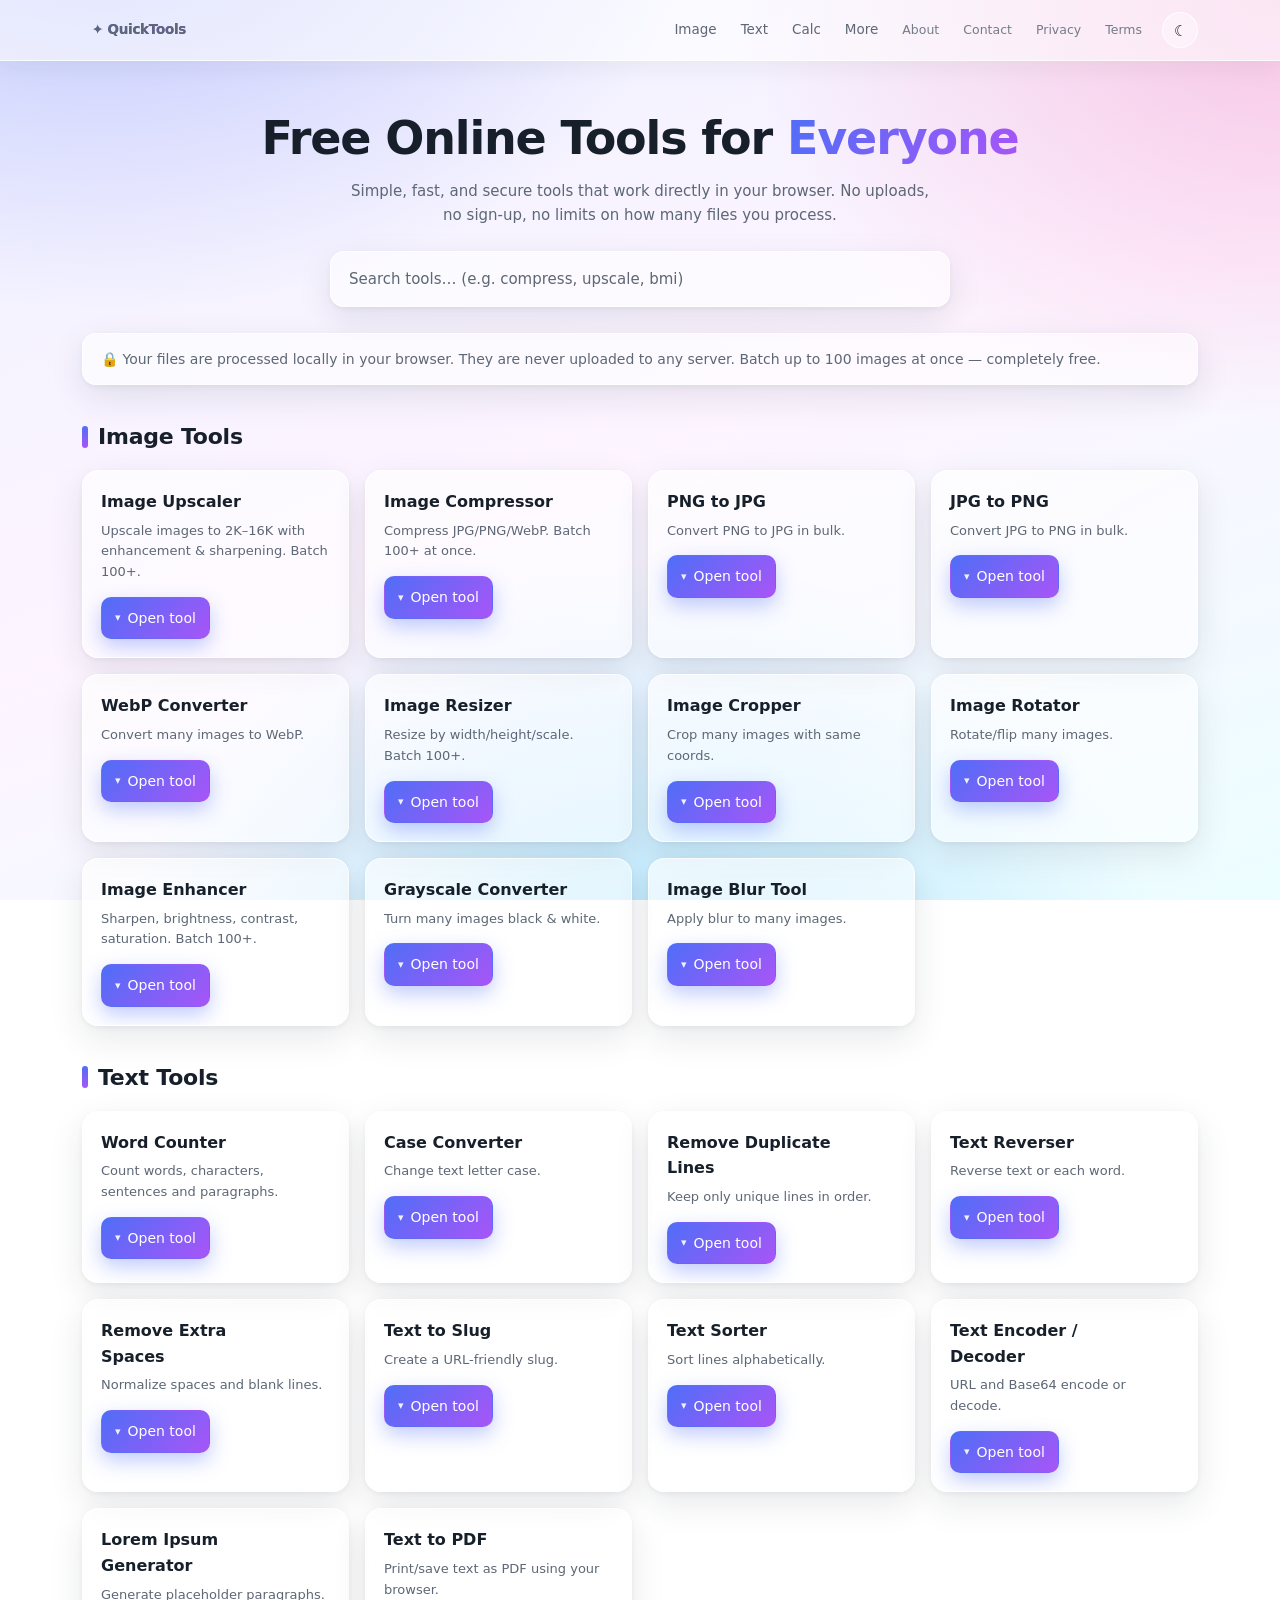
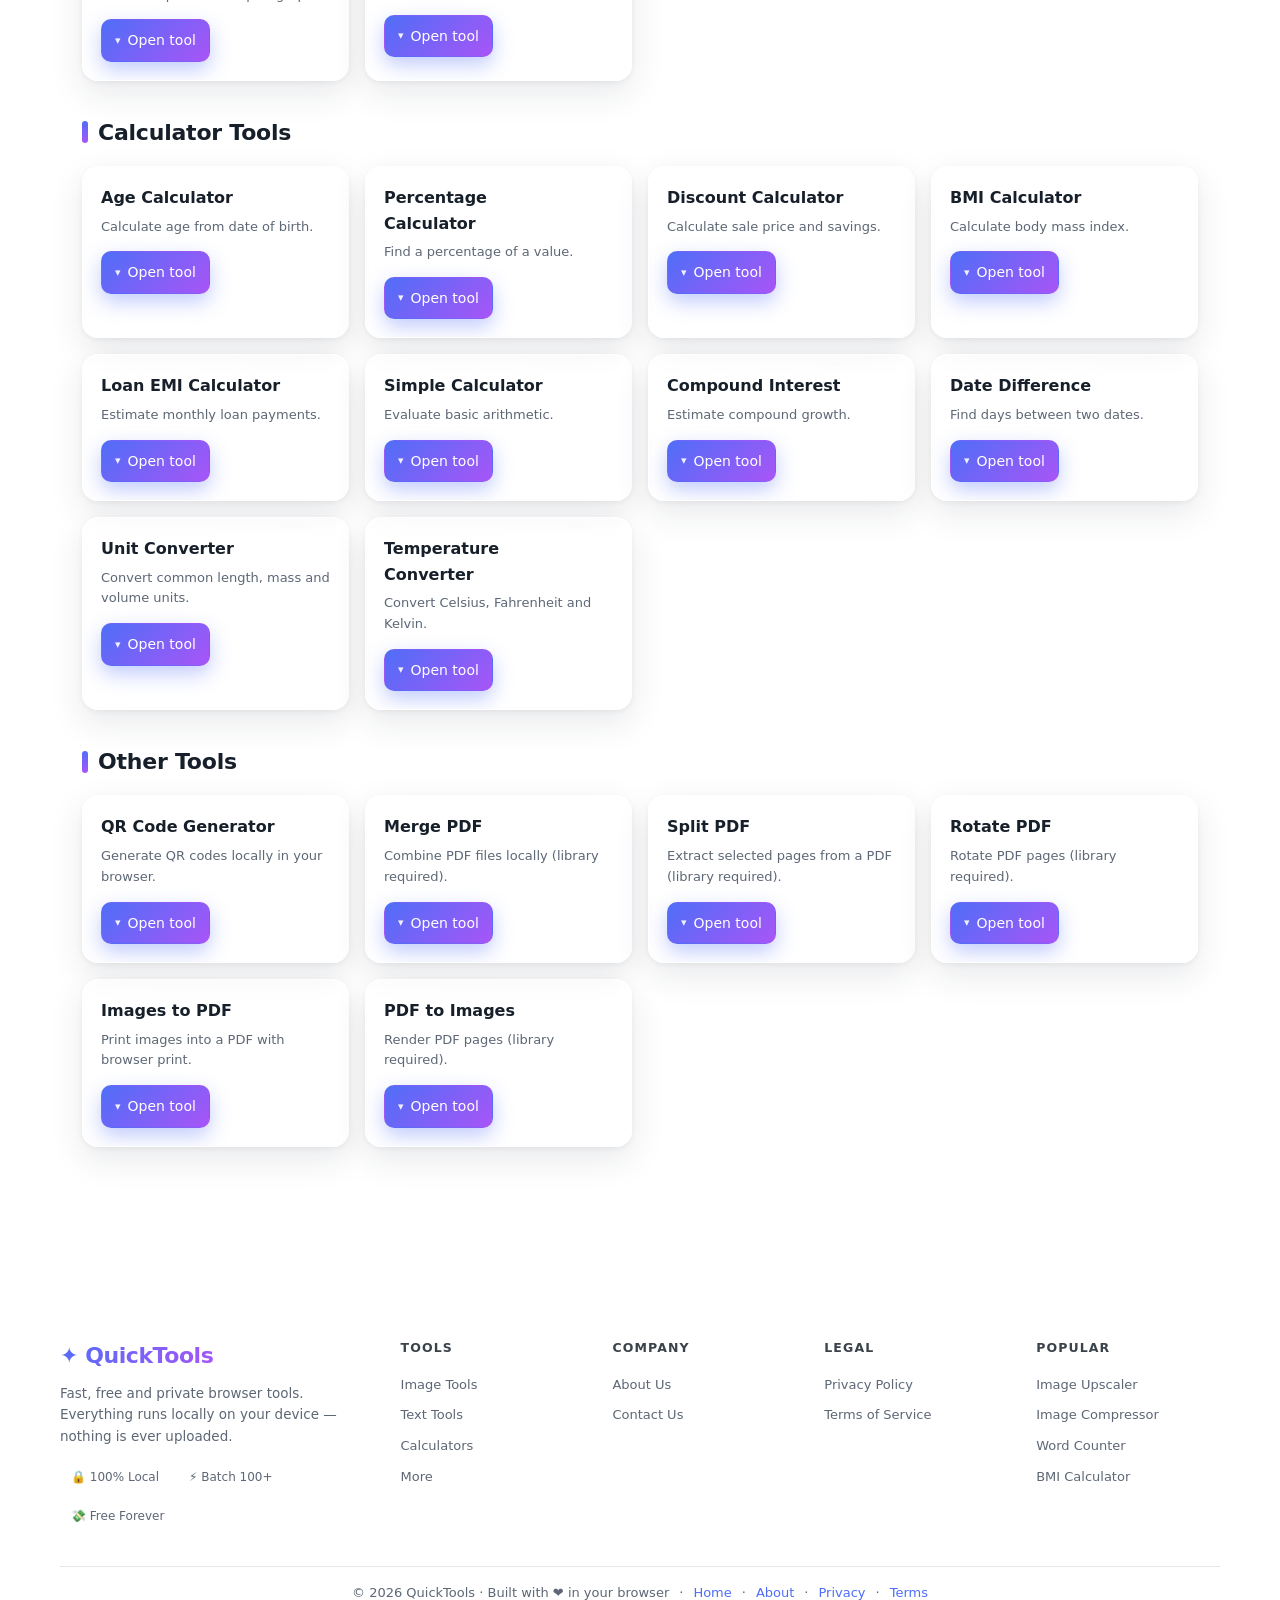
==== Quicktools.com.html @ ac28c888 "Add files via upload" ====
<!doctype html>
<html lang="en">
<head>
<meta charset="utf-8"><meta name="viewport" content="width=device-width,initial-scale=1">
<title>QuickTools — Free Online Tools, Privacy-First</title>
<meta name="description" content="Free browser-based tools for images, text and calculations. No uploads, no sign-up. Batch process 100+ images, upscale to 16K, convert, compress and more.">
<style>
:root{
  color-scheme:light;
  --text:#17202a;--muted:#5d6775;--accent:#4f6ef7;--accent-2:#a855f7;
  --glass:rgba(255,255,255,.55);--glass-strong:rgba(255,255,255,.75);--glass-2:rgba(255,255,255,.38);
  --stroke:rgba(255,255,255,.75);--line:rgba(17,24,39,.10);--input-bg:rgba(255,255,255,.55);
  --soft:rgba(79,110,247,.10);
  --shadow:0 12px 34px rgba(31,41,55,.10),0 2px 6px rgba(31,41,55,.06);
  --shadow-hover:0 18px 46px rgba(31,41,55,.16);
  --radius:16px;--ease:cubic-bezier(.4,0,.2,1);--ease-out:cubic-bezier(.16,1,.3,1);
  --success:#10b981;--danger:#ef4444;
}
body.dark{
  color-scheme:dark;--text:#e8eef7;--muted:#9fadbf;
  --glass:rgba(30,41,59,.55);--glass-strong:rgba(30,41,59,.78);--glass-2:rgba(255,255,255,.07);
  --stroke:rgba(255,255,255,.12);--line:rgba(255,255,255,.12);--input-bg:rgba(15,23,42,.45);
  --soft:rgba(99,102,241,.18);
  --shadow:0 14px 40px rgba(0,0,0,.45);--shadow-hover:0 18px 46px rgba(0,0,0,.62);
}
*{box-sizing:border-box}
html{scroll-behavior:smooth}
body{
  margin:0;min-height:100vh;color:var(--text);
  font:15px/1.6 system-ui,-apple-system,"Segoe UI",Roboto,sans-serif;
  background:
    radial-gradient(1000px 700px at 8% -12%, rgba(129,140,248,.45), transparent 60%),
    radial-gradient(900px 700px at 100% 0%, rgba(244,114,182,.35), transparent 60%),
    radial-gradient(900px 800px at 50% 115%, rgba(56,189,248,.35), transparent 60%),
    linear-gradient(160deg,#eef2ff,#fdf4ff 50%,#ecfeff);
  background-attachment:fixed;background-repeat:no-repeat;
  animation:appIn .55s var(--ease-out) both;transition:color .35s var(--ease);
}
body.dark{
  background:
    radial-gradient(1000px 700px at 8% -12%, rgba(79,70,229,.45), transparent 60%),
    radial-gradient(900px 700px at 100% 0%, rgba(190,24,93,.35), transparent 60%),
    radial-gradient(900px 800px at 50% 115%, rgba(14,116,144,.45), transparent 60%),
    linear-gradient(160deg,#0b1220,#111827 50%,#0b1220);
  background-attachment:fixed;background-repeat:no-repeat;
}
@keyframes appIn{from{opacity:0}to{opacity:1}}
::selection{background:rgba(79,110,247,.35)}
::-webkit-scrollbar{width:10px;height:10px}
::-webkit-scrollbar-track{background:transparent}
::-webkit-scrollbar-thumb{background:rgba(120,135,160,.35);border-radius:10px}
::-webkit-scrollbar-thumb:hover{background:rgba(120,135,160,.55)}

header{position:sticky;top:0;z-index:50;background:var(--glass);border-bottom:1px solid var(--stroke);
  backdrop-filter:blur(18px) saturate(170%);-webkit-backdrop-filter:blur(18px) saturate(170%);
  box-shadow:0 6px 24px rgba(31,41,55,.06);
  transition:background-color .35s var(--ease),border-color .35s var(--ease)}
.nav{max-width:1160px;margin:auto;padding:12px 22px;display:flex;align-items:center;gap:4px;flex-wrap:wrap}
.brand{font-weight:800;font-size:20px;letter-spacing:-.02em;margin-right:auto;
  background:linear-gradient(120deg,var(--accent),var(--accent-2));
  -webkit-background-clip:text;background-clip:text;color:transparent;text-decoration:none}
.nav a{color:var(--muted);text-decoration:none;font-size:13.5px;padding:7px 10px;border-radius:9px;
  transition:color .2s var(--ease),background-color .2s var(--ease),transform .2s var(--ease)}
.nav a:hover{color:var(--text);background:var(--glass-2);transform:translateY(-1px)}
.nav a.active{color:var(--accent);background:var(--soft)}
.nav a.nav-legal{font-size:12.5px;opacity:.85}
#theme{width:36px;height:36px;border-radius:50%;border:1px solid var(--stroke);background:var(--glass-2);
  color:var(--text);cursor:pointer;font-size:15px;line-height:1;display:grid;place-items:center;margin-left:6px;
  transition:transform .35s var(--ease-out),background-color .25s var(--ease),border-color .25s var(--ease)}
#theme:hover{transform:rotate(-15deg) scale(1.08)}

.hero{max-width:1160px;margin:52px auto 26px;padding:0 22px;text-align:center}
.hero h1{font-size:clamp(28px,5vw,46px);line-height:1.12;margin:0 0 14px;letter-spacing:-.025em}
.hero h1 span{background:linear-gradient(120deg,var(--accent),var(--accent-2));
  -webkit-background-clip:text;background-clip:text;color:transparent}
.hero p{color:var(--muted);margin:0 auto 24px;max-width:600px}
.search{width:min(620px,100%);padding:15px 18px;border:1px solid var(--stroke);border-radius:14px;
  background:var(--glass);color:var(--text);font:inherit;outline:none;
  backdrop-filter:blur(14px) saturate(160%);-webkit-backdrop-filter:blur(14px) saturate(160%);
  box-shadow:var(--shadow);
  transition:border-color .25s var(--ease),box-shadow .25s var(--ease),transform .25s var(--ease)}
.search::placeholder{color:var(--muted)}
.search:focus{border-color:var(--accent);box-shadow:0 0 0 4px rgba(79,110,247,.16),var(--shadow);transform:translateY(-1px)}

.wrap{max-width:1160px;margin:auto;padding:0 22px 60px}
.notice{background:var(--glass);border:1px solid var(--stroke);padding:14px 18px;border-radius:14px;
  color:var(--muted);margin:22px 0 8px;font-size:14px;
  backdrop-filter:blur(14px) saturate(160%);-webkit-backdrop-filter:blur(14px) saturate(160%);
  box-shadow:var(--shadow);transition:background-color .35s var(--ease),border-color .35s var(--ease)}
.section{margin:34px 0;scroll-margin-top:92px}
.section h2{font-size:22px;margin:0 0 16px;display:flex;align-items:center;gap:10px;letter-spacing:-.01em}
.section h2::before{content:"";width:6px;height:22px;border-radius:4px;
  background:linear-gradient(180deg,var(--accent),var(--accent-2))}
.grid{display:grid;grid-template-columns:repeat(auto-fit,minmax(235px,1fr));gap:16px}

.card{position:relative;background:var(--glass);border:1px solid var(--stroke);border-radius:var(--radius);
  padding:18px;backdrop-filter:blur(16px) saturate(170%);-webkit-backdrop-filter:blur(16px) saturate(170%);
  box-shadow:var(--shadow);transition:transform .3s var(--ease-out),box-shadow .3s var(--ease),
  background-color .35s var(--ease),border-color .35s var(--ease);
  scroll-margin-top:96px;overflow:hidden;animation:cardIn .45s var(--ease-out) both}
@keyframes cardIn{from{opacity:0;transform:translateY(8px)}to{opacity:1;transform:translateY(0)}}
.card::after{content:"";position:absolute;inset:0;pointer-events:none;border-radius:inherit;
  background:linear-gradient(150deg,rgba(255,255,255,.45),rgba(255,255,255,0) 45%);
  opacity:.6;transition:opacity .3s var(--ease)}
body.dark .card::after{background:linear-gradient(150deg,rgba(255,255,255,.10),rgba(255,255,255,0) 45%)}
.card:hover{transform:translateY(-3px);box-shadow:var(--shadow-hover)}
.card:hover::after{opacity:.9}
.card.open{background:var(--glass-strong)}
.card h3{margin:0 0 6px;font-size:16px;padding-right:36px;position:relative;z-index:1}
.card p{color:var(--muted);font-size:13px;margin:0 0 14px;position:relative;z-index:1}
.card-x{position:absolute;top:12px;right:12px;z-index:2;width:30px;height:30px;border-radius:50%;
  border:1px solid var(--stroke);background:var(--glass-2);color:var(--muted);cursor:pointer;font-size:12px;line-height:1;
  display:none;align-items:center;justify-content:center;
  transition:transform .3s var(--ease-out),background-color .2s var(--ease),color .2s var(--ease),border-color .2s var(--ease)}
.card.open .card-x{display:flex;animation:popIn .35s var(--ease-out) both}
@keyframes popIn{from{opacity:0;transform:scale(.5)}to{opacity:1;transform:scale(1)}}
.card-x:hover{color:#fff;border-color:transparent;transform:rotate(90deg) scale(1.1);
  background:linear-gradient(135deg,#f43f5e,#e11d48)}

.btn{display:inline-flex;align-items:center;gap:7px;border:1px solid var(--stroke);background:var(--glass-2);
  color:var(--text);border-radius:10px;padding:9px 13px;cursor:pointer;font:inherit;font-size:14px;
  transition:transform .25s var(--ease-out),box-shadow .25s var(--ease),background-color .25s var(--ease),color .2s var(--ease);
  position:relative;z-index:1;text-decoration:none}
.btn:hover{transform:translateY(-1px);background:var(--glass)}
.btn:active{transform:translateY(0) scale(.98)}
.btn:disabled{opacity:.55;cursor:not-allowed;transform:none;filter:grayscale(.4)}
.btn.primary{background:linear-gradient(135deg,var(--accent),var(--accent-2));color:#fff;border-color:transparent;
  box-shadow:0 8px 20px rgba(79,110,247,.35)}
.btn.primary:hover:not(:disabled){box-shadow:0 12px 28px rgba(79,110,247,.5)}
.btn .ico{font-size:11px;opacity:.9;display:inline-block;transition:transform .3s var(--ease-out)}

.tool{display:none;margin-top:16px;border-top:1px solid var(--line);padding-top:16px;position:relative;z-index:1;
  transition:border-color .35s var(--ease)}
.card.open .tool{display:block;animation:openTool .4s var(--ease-out) both}
@keyframes openTool{from{opacity:0;transform:translateY(-10px)}to{opacity:1;transform:none}}

.tool-info{margin-bottom:14px;padding:12px 14px;background:var(--glass-2);border-radius:10px;
  border-left:3px solid var(--accent)}
.tool-info .ti-desc{font-size:13.5px;color:var(--text);margin:0 0 6px}
.tool-info .ti-detail{display:none;margin-top:10px;padding-top:10px;border-top:1px solid var(--line)}
.tool-info.expanded .ti-detail{display:block;animation:openTool .35s var(--ease-out) both}
.tool-info .ti-toggle{background:none;border:0;color:var(--accent);cursor:pointer;font-size:12.5px;
  padding:0;font-family:inherit;text-decoration:underline}
.tool-info .ti-detail h4{font-size:11.5px;text-transform:uppercase;letter-spacing:.08em;color:var(--muted);
  margin:10px 0 4px}
.tool-info .ti-detail ol,.tool-info .ti-detail ul{margin:4px 0;padding-left:20px;font-size:13px;color:var(--text)}
.tool-info .ti-detail li{margin:3px 0}
.tool-info .ti-detail p{font-size:13px;margin:4px 0;color:var(--text)}

.field{display:block;margin:10px 0;color:var(--muted);font-size:13px;font-weight:500}
.field input,.field select,.field textarea{display:block;width:100%;margin-top:6px;padding:10px 12px;
  border:1px solid var(--line);border-radius:10px;background:var(--input-bg);color:var(--text);font:inherit;outline:none;
  transition:border-color .2s var(--ease),box-shadow .2s var(--ease),background-color .35s var(--ease)}
.field input:focus,.field select:focus,.field textarea:focus{border-color:var(--accent);box-shadow:0 0 0 3px rgba(79,110,247,.18)}
.field input[type=checkbox]{width:auto;height:18px;margin-top:8px;accent-color:var(--accent)}
.field input[type=range]{padding:0;border:0;background:transparent;accent-color:var(--accent)}
.field textarea{min-height:100px;resize:vertical}
.field.row{display:flex;align-items:center;gap:10px;color:var(--text);font-size:13.5px}
.field.row input[type=checkbox]{margin-top:0}

.actions{display:flex;flex-wrap:wrap;gap:8px;margin-top:12px}
.result{white-space:pre-wrap;overflow-wrap:anywhere;margin-top:12px;padding:11px 13px;
  background:var(--soft);border-radius:10px;font-size:13px;color:var(--text);
  transition:background-color .35s var(--ease)}
.filedrop{border:1px dashed rgba(120,135,160,.55);padding:16px;text-align:center;border-radius:12px;
  margin:10px 0;color:var(--muted);transition:background-color .25s var(--ease),border-color .25s var(--ease)}
.filedrop:hover{background:var(--glass-2)}
.filedrop.dragover{background:var(--soft);border-color:var(--accent)}
.filedrop input[type=file]{margin-top:10px;font-size:13px;color:var(--muted)}
img.preview{display:block;max-width:100%;max-height:200px;margin:14px auto;border-radius:10px;
  box-shadow:var(--shadow);animation:cardIn .4s var(--ease-out) both}
.hidden{display:none!important}
.batch-info{margin-top:10px;padding:8px 12px;font-size:12.5px;color:var(--muted);
  background:var(--glass-2);border-radius:8px}
.progress-wrap{height:6px;background:var(--input-bg);border-radius:3px;margin-top:10px;overflow:hidden}
.progress-bar{height:100%;background:linear-gradient(90deg,var(--accent),var(--accent-2));
  width:0;transition:width .25s var(--ease)}
.results-list{margin-top:14px;max-height:320px;overflow-y:auto;border:1px solid var(--line);
  border-radius:10px;background:var(--input-bg);padding:4px}
.result-row{display:flex;align-items:center;gap:10px;padding:8px 10px;border-radius:8px;font-size:12.5px;
  transition:background .2s}
.result-row:hover{background:var(--glass-2)}
.result-row + .result-row{border-top:1px solid var(--line)}
.result-name{flex:1;overflow:hidden;text-overflow:ellipsis;white-space:nowrap;color:var(--text)}
.result-meta{color:var(--muted);font-size:11.5px;white-space:nowrap}
.result-dl{padding:4px 10px;background:var(--accent);color:#fff;border-radius:6px;text-decoration:none;
  font-size:11.5px;transition:background .2s}
.result-dl:hover{background:#3a5ce0}
.result-row.error .result-meta{color:var(--danger)}

.page{display:none}
.page.active{display:block;animation:pageIn .45s var(--ease-out) both}
@keyframes pageIn{from{opacity:0;transform:translateY(6px)}to{opacity:1;transform:none}}
.content-page{max-width:820px;margin:auto;padding:50px 22px 70px}
.content-page h1{font-size:clamp(28px,4.5vw,40px);line-height:1.15;margin:0 0 10px;letter-spacing:-.025em}
.content-page .meta{color:var(--muted);font-size:13px;margin:0 0 30px}
.content-page h2{font-size:21px;margin:34px 0 12px;padding-bottom:8px;border-bottom:1px solid var(--line);
  display:flex;align-items:center;gap:10px;letter-spacing:-.01em}
.content-page h2::before{content:"";width:5px;height:20px;border-radius:3px;
  background:linear-gradient(180deg,var(--accent),var(--accent-2))}
.content-page h3{font-size:16.5px;margin:22px 0 6px}
.content-page p{color:var(--text);line-height:1.75;margin:10px 0}
.content-page ul,.content-page ol{padding-left:22px;margin:10px 0;color:var(--text)}
.content-page li{margin:6px 0;line-height:1.7}
.content-page a{color:var(--accent);text-decoration:none}
.content-page a:hover{text-decoration:underline}
.content-page .lead{font-size:16.5px;color:var(--muted);margin:0 0 26px;line-height:1.7}
.callout{background:var(--glass);border:1px solid var(--stroke);border-left:3px solid var(--accent);
  border-radius:12px;padding:14px 18px;margin:20px 0;font-size:14px;
  backdrop-filter:blur(10px);-webkit-backdrop-filter:blur(10px)}
.callout strong{color:var(--text)}
.callout.warn{border-left-color:#f59e0b;background:rgba(245,158,11,.08)}
.feature-grid{display:grid;grid-template-columns:repeat(auto-fit,minmax(220px,1fr));gap:14px;margin:24px 0}
.feature-card{background:var(--glass);border:1px solid var(--stroke);border-radius:12px;padding:16px;
  backdrop-filter:blur(10px);-webkit-backdrop-filter:blur(10px)}
.feature-card h3{margin:0 0 6px;font-size:15px}
.feature-card p{font-size:13px;color:var(--muted);margin:0}

/* CONTACT FORM */
.contact-form{display:grid;gap:12px;margin:22px 0}
.contact-form label{display:block;font-size:13.5px;color:var(--muted);font-weight:500}
.contact-form input,.contact-form select,.contact-form textarea{width:100%;margin-top:6px;padding:11px 13px;
  border:1px solid var(--line);border-radius:10px;background:var(--input-bg);color:var(--text);
  font:inherit;outline:none;transition:.2s}
.contact-form input:focus,.contact-form select:focus,.contact-form textarea:focus{border-color:var(--accent);
  box-shadow:0 0 0 3px rgba(79,110,247,.18)}
.contact-form textarea{min-height:130px;resize:vertical}
.contact-form .row2{display:grid;grid-template-columns:1fr 1fr;gap:12px}
@media(max-width:560px){.contact-form .row2{grid-template-columns:1fr}}

.phone-row{display:flex;gap:8px;margin-top:6px}
.phone-row select{max-width:170px;flex-shrink:0;margin-top:0!important}
.phone-row input{flex:1;margin-top:0!important}

.upload-grid{display:grid;grid-template-columns:1fr 1fr;gap:12px;margin:14px 0}
@media(max-width:560px){.upload-grid{grid-template-columns:1fr}}
.upload-box{border:1px dashed rgba(120,135,160,.55);border-radius:12px;padding:16px;text-align:center;
  transition:.2s;background:var(--input-bg)}
.upload-box:hover{border-color:var(--accent)}
.upload-box.has-file{border-color:var(--success);border-style:solid;background:rgba(16,185,129,.07)}
.upload-box.has-error{border-color:var(--danger);border-style:solid;background:rgba(239,68,68,.07)}
.upload-box .ub-title{font-size:13px;color:var(--muted);margin-bottom:10px;font-weight:600}
.upload-box.has-file .ub-title{color:var(--success)}
.upload-box input[type=file]{display:none}
.upload-btn{display:inline-block;padding:8px 16px;background:var(--glass-2);border:1px solid var(--stroke);
  border-radius:8px;cursor:pointer;font-size:13px;transition:.2s;color:var(--text)}
.upload-btn:hover{background:var(--glass)}
.upload-preview{display:block;max-width:100%;max-height:110px;margin:10px auto 0;border-radius:8px;
  box-shadow:0 4px 10px rgba(0,0,0,.12);object-fit:cover}

.verify-status{margin-top:8px;font-size:12px;min-height:16px;transition:.3s;text-align:center;line-height:1.4}
.verify-status.checking{color:var(--muted)}
.verify-status.ok{color:var(--success);font-weight:600}
.verify-status.err{color:var(--danger);font-weight:600}

.validation-list{display:grid;grid-template-columns:1fr 1fr;gap:6px 16px;margin:16px 0;padding:14px 18px;
  background:var(--glass-2);border-radius:12px;font-size:12.5px}
@media(max-width:560px){.validation-list{grid-template-columns:1fr}}
.val-item{display:flex;align-items:center;gap:7px;color:var(--muted);transition:color .3s var(--ease)}
.val-item.ok{color:var(--success);font-weight:600}
.val-icon{font-size:13px;width:14px;display:inline-flex;justify-content:center;font-weight:700}
.send-status{margin-top:12px;font-size:13px;color:var(--muted);padding:10px 14px;border-radius:10px;
  background:var(--glass-2);transition:.3s}
.send-status.ok{color:var(--success);background:rgba(16,185,129,.1)}
.send-status.err{color:var(--danger);background:rgba(239,68,68,.1)}

.direct-contact{margin-top:30px;padding:20px 22px;border-radius:14px;
  background:var(--glass);border:1px solid var(--stroke);transition:.4s var(--ease);position:relative}
.direct-contact h2{margin-top:0!important;margin-bottom:12px!important;border-bottom:0!important;padding-bottom:0!important}
.direct-contact h2::before{display:none!important}
.direct-contact .unlocked-msg{display:none}
.direct-contact .locked-msg{font-size:14px;color:var(--muted);line-height:1.6}
.direct-contact.unlocked{background:rgba(16,185,129,.08);border-color:rgba(16,185,129,.45);
  box-shadow:0 8px 24px rgba(16,185,129,.15)}
.direct-contact.unlocked .unlocked-msg{display:block;animation:pageIn .5s var(--ease-out) both}
.direct-contact.unlocked .locked-msg{display:none}
.hint-text{font-size:12.5px;color:var(--muted);margin-left:10px;display:inline-block}

/* FOOTER */
.site-footer{margin-top:50px;border-top:1px solid var(--stroke);background:var(--glass);
  backdrop-filter:blur(20px) saturate(170%);-webkit-backdrop-filter:blur(20px) saturate(170%);
  padding:46px 22px 0;transition:background-color .35s var(--ease),border-color .35s var(--ease)}
.footer-inner{max-width:1160px;margin:auto;display:grid;grid-template-columns:1.7fr 1fr 1fr 1fr 1fr;gap:28px;padding-bottom:34px}
.footer-brand .brand{font-size:22px;margin:0 0 10px;display:inline-block}
.footer-brand p{color:var(--muted);font-size:13.5px;margin:0 0 14px;max-width:330px}
.badges{display:flex;flex-wrap:wrap;gap:8px}
.badges span{font-size:12px;color:var(--muted);border:1px solid var(--stroke);background:var(--glass-2);
  padding:5px 10px;border-radius:999px;transition:background-color .25s var(--ease),color .2s var(--ease)}
.badges span:hover{color:var(--text)}
.footer-col h4{margin:0 0 12px;font-size:12.5px;text-transform:uppercase;letter-spacing:.09em;color:var(--text);opacity:.85}
.footer-col a{display:block;color:var(--muted);text-decoration:none;font-size:13px;padding:5px 0;
  transition:color .2s var(--ease),transform .2s var(--ease)}
.footer-col a:hover{color:var(--accent);transform:translateX(3px)}
.footer-bottom{max-width:1160px;margin:auto;border-top:1px solid var(--line);padding:16px 0 22px;text-align:center;
  color:var(--muted);font-size:13px;display:flex;flex-wrap:wrap;gap:10px;justify-content:center;align-items:center;
  transition:border-color .35s var(--ease)}
.footer-bottom a{color:var(--accent);text-decoration:none;transition:opacity .2s var(--ease)}
.footer-bottom a:hover{text-decoration:underline;opacity:.8}

@media(max-width:900px){.footer-inner{grid-template-columns:1fr 1fr 1fr}}
@media(max-width:650px){
  .nav{gap:2px;padding:10px 14px}
  .nav a.nav-legal{display:none}
  .hero{margin-top:34px}
  .footer-inner{grid-template-columns:1fr 1fr}
  .content-page{padding:32px 18px 60px}
}
</style></head>
<body id="top">

<header>
  <nav class="nav">
    <a href="#/" class="brand">✦ QuickTools</a>
    <a href="#/image" data-route="image">Image</a>
    <a href="#/text" data-route="text">Text</a>
    <a href="#/calc" data-route="calc">Calc</a>
    <a href="#/more" data-route="more">More</a>
    <a href="#/about" data-route="about" class="nav-legal">About</a>
    <a href="#/contact" data-route="contact" class="nav-legal">Contact</a>
    <a href="#/privacy" data-route="privacy" class="nav-legal">Privacy</a>
    <a href="#/terms" data-route="terms" class="nav-legal">Terms</a>
    <button id="theme" aria-label="Toggle theme">☾</button>
  </nav>
</header>

<!-- ==================== HOME ==================== -->
<div id="view-home" class="page active">
  <section class="hero">
    <h1>Free Online Tools for <span>Everyone</span></h1>
    <p>Simple, fast, and secure tools that work directly in your browser. No uploads, no sign-up, no limits on how many files you process.</p>
    <input class="search" id="search" placeholder="Search tools… (e.g. compress, upscale, bmi)">
  </section>
  <main class="wrap">
    <div class="notice">🔒 Your files are processed locally in your browser. They are never uploaded to any server. Batch up to 100 images at once — completely free.</div>
    <div id="sections"></div>
  </main>
</div>

<!-- ==================== ABOUT ==================== -->
<div id="view-about" class="page">
  <main class="content-page">
    <h1>About QuickTools</h1>
    <p class="meta">Last updated: November 2025</p>
    <p class="lead">QuickTools is a free, privacy-first collection of browser-based utilities for images, text, and calculations. Every tool runs entirely on your device — your files never leave your computer.</p>

    <h2>Our Mission</h2>
    <p>We built QuickTools because most online tools ask you to upload your personal files to a stranger's server — and often want your email address, credit card, or a monthly subscription in exchange. We think basic tools should be simple, fast, and private.</p>
    <p>Every tool on QuickTools runs entirely in JavaScript inside your browser. That means your images, text, and documents are processed on your own device and never transmitted over the internet. It's not just a promise — it's how the code works.</p>

    <h2>What We Offer</h2>
    <div class="feature-grid">
      <div class="feature-card"><h3>🖼️ Image Tools</h3><p>Upscale to 16K, compress, resize, crop, rotate, enhance, blur, and convert between PNG, JPG, and WebP — with batch processing for 100+ files.</p></div>
      <div class="feature-card"><h3>📝 Text Tools</h3><p>Count words, change case, remove duplicates, generate slugs, encode text, create Lorem Ipsum, and export to PDF.</p></div>
      <div class="feature-card"><h3>🧮 Calculators</h3><p>Age, BMI, loan EMI, percentage, discount, compound interest, date difference, unit and temperature conversion.</p></div>
      <div class="feature-card"><h3>🛠️ More Tools</h3><p>QR code generation and PDF utilities (coming with bundled libraries) alongside our other helpful utilities.</p></div>
    </div>

    <h2>Why Choose QuickTools?</h2>
    <ul>
      <li><strong>100% private:</strong> Files stay on your device. Nothing is uploaded, logged, or stored on a server.</li>
      <li><strong>Completely free:</strong> No accounts, no sign-up, no subscription, no daily limits.</li>
      <li><strong>Batch processing:</strong> Process 50–100 images in a single click and download everything as a ZIP file.</li>
      <li><strong>Works offline:</strong> Once the page has loaded, the tools continue to work without an internet connection.</li>
      <li><strong>No installation:</strong> Everything runs in any modern browser on desktop or mobile.</li>
      <li><strong>Transparent code:</strong> The entire site is client-side JavaScript that anyone can inspect.</li>
    </ul>

    <div class="callout"><strong>How it works:</strong> QuickTools uses modern browser APIs like the Canvas API and the File API to read, edit, and export your files locally. When you click "Process", the browser performs all the work in memory on your own device.</div>

    <h2>Our Commitment</h2>
    <p>We believe free tools shouldn't come at the cost of your privacy. QuickTools is funded through unobtrusive advertising that respects your browsing, and we never sell, share, or trade your information. For details, see our <a href="#/privacy">Privacy Policy</a>.</p>

    <h2>Get in Touch</h2>
    <p>Have a question, suggestion, or bug report? We'd love to hear from you. Visit our <a href="#/contact">Contact page</a> to reach out.</p>
  </main>
</div>

<!-- ==================== CONTACT ==================== -->
<div id="view-contact" class="page">
  <main class="content-page">
    <h1>Contact Us</h1>
    <p class="meta">We usually reply within 2 business days.</p>

    <p class="lead">Questions, feedback, bug reports, or partnership ideas — we're here. Fill in the form below to send us a message directly via WhatsApp. All required fields must be filled, and we verify your profile picture and ID card before enabling the Send button.</p>

    <h2>Send Us a Message</h2>

    <div class="callout warn">
      <strong>🔒 Verification required:</strong> To prevent spam, we ask for a valid email, phone number, a clear profile photo showing your face, and a clear photo of your national ID (CNIC for Pakistan, or equivalent for any country). These are sent <strong>only</strong> to our WhatsApp — never uploaded to any server.
    </div>

    <form class="contact-form" id="contactForm" novalidate>
      <div class="row2">
        <label>Your name
          <input type="text" name="name" placeholder="Jane Doe" autocomplete="name">
        </label>
        <label>Your email
          <input type="email" name="email" placeholder="jane@example.com" autocomplete="email">
        </label>
      </div>

      <label>Phone number
        <div class="phone-row">
          <select name="phoneCountry" id="phoneCountry" aria-label="Country code">
            <option value="+92">🇵🇰 PK (+92)</option>
            <option value="+1">🇺🇸 US (+1)</option>
            <option value="+44">🇬🇧 UK (+44)</option>
            <option value="+91">🇮🇳 IN (+91)</option>
            <option value="+971">🇦🇪 AE (+971)</option>
            <option value="+966">🇸🇦 SA (+966)</option>
            <option value="+86">🇨🇳 CN (+86)</option>
            <option value="+81">🇯🇵 JP (+81)</option>
            <option value="+49">🇩🇪 DE (+49)</option>
            <option value="+33">🇫🇷 FR (+33)</option>
            <option value="+61">🇦🇺 AU (+61)</option>
            <option value="+880">🇧🇩 BD (+880)</option>
            <option value="+977">🇳🇵 NP (+977)</option>
            <option value="+94">🇱🇰 LK (+94)</option>
            <option value="+20">🇪🇬 EG (+20)</option>
            <option value="+27">🇿🇦 ZA (+27)</option>
            <option value="+55">🇧🇷 BR (+55)</option>
            <option value="+52">🇲🇽 MX (+52)</option>
            <option value="+90">🇹🇷 TR (+90)</option>
            <option value="+7">🇷🇺 RU (+7)</option>
            <option value="+62">🇮🇩 ID (+62)</option>
            <option value="+60">🇲🇾 MY (+60)</option>
            <option value="+63">🇵🇭 PH (+63)</option>
            <option value="+84">🇻🇳 VN (+84)</option>
            <option value="+234">🇳🇬 NG (+234)</option>
            <option value="+254">🇰🇪 KE (+254)</option>
            <option value="+31">🇳🇱 NL (+31)</option>
            <option value="+39">🇮🇹 IT (+39)</option>
            <option value="+34">🇪🇸 ES (+34)</option>
            <option value="+46">🇸🇪 SE (+46)</option>
          </select>
          <input type="tel" name="phone" placeholder="300 1234567" autocomplete="tel">
        </div>
      </label>

      <label>ID type (uploaded below)
        <select name="idType" id="idTypeSelect">
          <option value="">— Select ID type —</option>
          <option value="pk-cnic">🇵🇰 Pakistan CNIC (Front)</option>
          <option value="in-aadhaar">🇮🇳 India Aadhaar</option>
          <option value="us-id">🇺🇸 USA Driver's License / State ID</option>
          <option value="uk-id">🇬🇧 UK Driving License / ID Card</option>
          <option value="eu-id">🇪🇺 EU National ID Card</option>
          <option value="ca-id">🇨🇦 Canada Driver's License / ID</option>
          <option value="au-id">🇦🇺 Australia Driver's License / ID</option>
          <option value="other">🌍 Other Country ID Card</option>
        </select>
      </label>

      <label>Reason for contact
        <select name="reason" id="reasonSelect">
          <option value="">— Select a valid reason —</option>
          <option value="verification">Account / Identity Verification</option>
          <option value="bug">Bug Report</option>
          <option value="feature">Feature Request</option>
          <option value="business">Business Inquiry</option>
          <option value="privacy">Privacy Concern</option>
          <option value="advertising">Advertising Inquiry</option>
          <option value="other">Other</option>
        </select>
      </label>

      <label>Message
        <textarea name="message" placeholder="Tell us more… (minimum 10 characters)"></textarea>
      </label>

      <div class="upload-grid">
        <div class="upload-box" id="profileBox">
          <div class="ub-title">📸 Profile Picture (clear face photo)</div>
          <label class="upload-btn" for="profilePic">Choose file</label>
          <input type="file" id="profilePic" accept="image/*">
          <div class="verify-status" id="profileStatus"></div>
          <img class="upload-preview hidden" id="profilePreview" alt="Profile preview">
        </div>
        <div class="upload-box" id="cnicBox">
          <div class="ub-title" id="cnicBoxTitle">🪪 ID Card (front side)</div>
          <label class="upload-btn" for="cnicPic">Choose file</label>
          <input type="file" id="cnicPic" accept="image/*">
          <div class="verify-status" id="cnicStatus"></div>
          <img class="upload-preview hidden" id="cnicPreview" alt="ID preview">
        </div>
      </div>

      <div class="validation-list" id="valStatus">
        <div class="val-item" data-check="name"><span class="val-icon">○</span> Name entered</div>
        <div class="val-item" data-check="email"><span class="val-icon">○</span> Valid email</div>
        <div class="val-item" data-check="phone"><span class="val-icon">○</span> Valid phone number</div>
        <div class="val-item" data-check="idType"><span class="val-icon">○</span> ID type selected</div>
        <div class="val-item" data-check="reason"><span class="val-icon">○</span> Reason selected</div>
        <div class="val-item" data-check="message"><span class="val-icon">○</span> Message (10+ chars)</div>
        <div class="val-item" data-check="profile"><span class="val-icon">○</span> Face detected in photo</div>
        <div class="val-item" data-check="cnic"><span class="val-icon">○</span> ID card verified</div>
      </div>

      <div>
        <button type="submit" class="btn primary" id="sendBtn" disabled>📱 Send via WhatsApp</button>
        <span class="hint-text">Complete all checks above to enable</span>
      </div>
      <div id="sendStatus" class="send-status hidden"></div>
    </form>

    <!-- Email hidden until all validations pass -->
    <div id="directContact" class="direct-contact locked">
      <h2>Direct Contact</h2>
      <div class="locked-msg">
        🔒 <strong>Email hidden</strong> — Complete all verification checks above to reveal our direct email address.
      </div>
      <div class="unlocked-msg">
        <p>✅ Verification complete. You can also reach us directly:</p>
        <ul>
          <li><strong>Email:</strong> <a href="mailto:haroonbhatti2225@gmail.com">haroonbhatti2225@gmail.com</a></li>
        </ul>
      </div>
    </div>

    <div class="callout">
      <strong>Note:</strong> Because QuickTools runs entirely in your browser, we cannot receive files or test specific files you upload. Please describe the issue clearly (browser, operating system, tool name, and steps to reproduce) so we can help faster.
    </div>

    <h2>What We Can Help With</h2>
    <ul>
      <li>Bugs or unexpected behavior in any tool</li>
      <li>Requests for new tools or features</li>
      <li>Accessibility or usability feedback</li>
      <li>Advertising and partnership inquiries</li>
      <li>Privacy or data questions</li>
    </ul>

    <h2>Response Times</h2>
    <p>We are a small independent team. Most messages receive a reply within 2 business days. If you haven't heard back within a week, please check your spam folder or resend via WhatsApp.</p>
  </main>
</div>

<!-- ==================== PRIVACY ==================== -->
<div id="view-privacy" class="page">
  <main class="content-page">
    <h1>Privacy Policy</h1>
    <p class="meta">Last updated: November 2025</p>
    <p class="lead">Your privacy matters. This policy explains what information QuickTools collects, what it does not collect, and how we use cookies and third-party services such as advertising.</p>

    <h2>1. The Short Version</h2>
    <ul>
      <li>All file processing happens <strong>inside your browser</strong> — your files are never uploaded.</li>
      <li>We do not require an account and do not ask for personal information to use any tool.</li>
      <li>We use a small number of cookies for analytics and advertising (via Google AdSense).</li>
      <li>You can use most tools even with all cookies blocked.</li>
    </ul>

    <h2>2. Information We Do Not Collect</h2>
    <p>QuickTools does not collect, store, transmit, or have access to:</p>
    <ul>
      <li>Images, videos, or any files you process</li>
      <li>Text you paste into text tools</li>
      <li>Calculations you perform</li>
      <li>Your name, email, or any personal identifier (unless you contact us voluntarily via WhatsApp or email)</li>
    </ul>
    <p>All file and text data is processed client-side using JavaScript APIs (Canvas, File, Blob) and is discarded from memory when you close the tool or the page.</p>

    <h2>3. Contact Form Information</h2>
    <p>When you use our Contact form, the information you provide (name, email, phone number, reason, message, profile picture, and ID card image) is sent <strong>directly to our WhatsApp number</strong> using your own WhatsApp app. It is not sent to, stored on, or processed by any QuickTools server. You control what you send and can cancel at any time in the WhatsApp share dialog.</p>

    <h2>4. Information We Do Collect</h2>
    <p>To understand how the site is used and to display advertisements, we and our partners may collect limited technical information, including:</p>
    <ul>
      <li>Browser type and version, operating system, and device type</li>
      <li>Pages visited, time spent, and referring website</li>
      <li>Approximate geographic location (typically country or region, based on IP)</li>
      <li>Anonymous interaction events (such as which tools are opened)</li>
    </ul>
    <p>This information is aggregated and cannot be used to identify you personally.</p>

    <h2>5. Cookies</h2>
    <p>Cookies are small text files stored in your browser. QuickTools uses cookies for two purposes:</p>
    <ul>
      <li><strong>Functional cookies:</strong> To remember your theme preference (light or dark).</li>
      <li><strong>Analytics and advertising cookies:</strong> Set by third parties such as Google to measure traffic and serve relevant advertisements.</li>
    </ul>
    <p>You can disable cookies in your browser settings at any time. Most QuickTools tools will continue to work without cookies.</p>

    <h2>6. Third-Party Advertising (Google AdSense)</h2>
    <p>QuickTools may display advertisements served by Google AdSense and its partners. Google uses cookies (including the DoubleClick DART cookie) to serve ads based on your prior visits to this and other websites.</p>
    <ul>
      <li>Google's use of advertising cookies enables it and its partners to serve ads based on your visits to QuickTools and other sites on the internet.</li>
      <li>You may opt out of personalized advertising by visiting <a href="https://www.google.com/settings/ads" target="_blank" rel="noopener">Google Ads Settings</a>.</li>
      <li>You can also opt out of third-party vendor cookies by visiting <a href="https://www.aboutads.info/choices/" target="_blank" rel="noopener">www.aboutads.info</a>.</li>
      <li>For more information, see <a href="https://policies.google.com/technologies/ads" target="_blank" rel="noopener">Google's Advertising Policies</a>.</li>
    </ul>

    <h2>7. Third-Party Analytics</h2>
    <p>We may use privacy-respecting analytics to understand which tools are popular and where the site can be improved. Analytics data is aggregated and anonymized. If a specific provider is used, its own privacy policy applies.</p>

    <h2>8. Children's Privacy</h2>
    <p>QuickTools is not directed at children under 13 (or the applicable age in your jurisdiction). We do not knowingly collect personal information from children. If you believe a child has provided us with personal information, please contact us and we will delete it.</p>

    <h2>9. Your Rights</h2>
    <p>Depending on your location (for example, under GDPR in the EU/UK or CCPA in California), you may have rights to access, correct, or delete personal information held about you. Because QuickTools does not collect personal information directly, most requests can be addressed by clearing cookies in your browser and adjusting your Google Ad Settings. For questions, contact us at <strong><a href="mailto:haroonbhatti2225@gmail.com">haroonbhatti2225@gmail.com</a></strong>.</p>

    <h2>10. Data Retention</h2>
    <p>QuickTools does not store any files or text you process. Any aggregate analytics data is retained only as long as necessary to understand site usage and is reviewed periodically.</p>

    <h2>11. Security</h2>
    <p>Because all file processing happens locally, your files never travel over the internet and are therefore not exposed to server-side breaches. We recommend keeping your browser updated to the latest version.</p>

    <h2>12. Changes to This Policy</h2>
    <p>We may update this Privacy Policy from time to time. When we do, we will change the "Last updated" date at the top of this page. Continued use of the site after changes constitutes acceptance of the updated policy.</p>

    <h2>13. Contact</h2>
    <p>Questions about this Privacy Policy? Email us at <strong><a href="mailto:haroonbhatti2225@gmail.com">haroonbhatti2225@gmail.com</a></strong> or use our <a href="#/contact">Contact form</a>.</p>
  </main>
</div>

<!-- ==================== TERMS ==================== -->
<div id="view-terms" class="page">
  <main class="content-page">
    <h1>Terms of Service</h1>
    <p class="meta">Last updated: November 2025</p>
    <p class="lead">Please read these terms carefully before using QuickTools. By accessing or using the site, you agree to be bound by these terms.</p>

    <h2>1. Acceptance of Terms</h2>
    <p>By accessing or using QuickTools (the "Service"), you agree to comply with and be bound by these Terms of Service. If you do not agree with any part of these terms, please do not use the Service.</p>

    <h2>2. Description of Service</h2>
    <p>QuickTools provides free, browser-based utilities for image processing, text manipulation, calculations, and other tasks. All processing is performed on your device using client-side JavaScript. The Service is provided "as is" and may be modified, suspended, or discontinued at any time.</p>

    <h2>3. Use License</h2>
    <p>You are granted a limited, non-exclusive, non-transferable license to access and use QuickTools for personal and commercial purposes, provided that you:</p>
    <ul>
      <li>Do not attempt to reverse engineer, copy, or redistribute the Service for commercial resale.</li>
      <li>Do not use the Service for any unlawful purpose or in violation of any applicable laws.</li>
      <li>Do not attempt to disrupt the Service or its servers (such as through automated scraping at abusive rates).</li>
      <li>Do not remove or alter any copyright, trademark, or attribution notices.</li>
    </ul>

    <h2>4. No Warranty</h2>
    <p>The Service is provided on an "as is" and "as available" basis. QuickTools makes no warranties, expressed or implied, including but not limited to warranties of merchantability, fitness for a particular purpose, or non-infringement. We do not guarantee that the Service will be error-free, uninterrupted, or completely accurate.</p>

    <h2>5. Limitation of Liability</h2>
    <p>To the fullest extent permitted by law, QuickTools and its operators shall not be liable for any indirect, incidental, special, consequential, or punitive damages arising out of or relating to your use of (or inability to use) the Service. This includes, but is not limited to, loss of data, loss of profits, or business interruption.</p>
    <div class="callout"><strong>Important:</strong> Always keep a backup of your original files. Although QuickTools is designed to process files safely, software can behave unexpectedly in some browsers or environments. You use the tools at your own risk.</div>

    <h2>6. Your Responsibilities</h2>
    <p>You are solely responsible for:</p>
    <ul>
      <li>The content of any files or text you process using QuickTools.</li>
      <li>Ensuring you have the legal right to use and modify those files.</li>
      <li>Verifying the accuracy of results (especially calculations and conversions).</li>
      <li>Complying with any applicable local, national, or international laws.</li>
      <li>Any information you voluntarily share with us via the Contact form.</li>
    </ul>

    <h2>7. Intellectual Property</h2>
    <p>The QuickTools name, logo, and original code are the property of their respective owners. You may not use QuickTools's trademarks or branding without prior written permission. The tools themselves do not claim any ownership over files you process — your files remain entirely yours.</p>

    <h2>8. Third-Party Links and Advertisements</h2>
    <p>QuickTools may contain links to third-party websites or display third-party advertisements (for example, via Google AdSense). We are not responsible for the content, accuracy, or practices of those third parties. Your interactions with third parties are governed by their own terms and privacy policies.</p>

    <h2>9. Modifications to Service and Terms</h2>
    <p>We reserve the right to modify these Terms at any time. When we do, we will update the "Last updated" date at the top. Continued use of the Service after changes means you accept the updated terms. We may also add, remove, or change tools at any time.</p>

    <h2>10. Termination</h2>
    <p>We reserve the right to restrict or terminate access to the Service for users who violate these Terms or use the Service in a harmful or abusive way.</p>

    <h2>11. Governing Law</h2>
    <p>These Terms shall be governed by and construed in accordance with applicable laws, without regard to conflict-of-law principles. Any disputes will be resolved in the jurisdiction where QuickTools operates.</p>

    <h2>12. Contact</h2>
    <p>If you have any questions about these Terms, please reach out via our <a href="#/contact">Contact page</a> or email <strong><a href="mailto:haroonbhatti2225@gmail.com">haroonbhatti2225@gmail.com</a></strong>.</p>
  </main>
</div>

<!-- ==================== FOOTER ==================== -->
<footer class="site-footer">
  <div class="footer-inner">
    <div class="footer-brand">
      <a href="#/" class="brand">✦ QuickTools</a>
      <p>Fast, free and private browser tools. Everything runs locally on your device — nothing is ever uploaded.</p>
      <div class="badges"><span>🔒 100% Local</span><span>⚡ Batch 100+</span><span>💸 Free Forever</span></div>
    </div>
    <div class="footer-col"><h4>Tools</h4><a href="#/image">Image Tools</a><a href="#/text">Text Tools</a><a href="#/calc">Calculators</a><a href="#/more">More</a></div>
    <div class="footer-col"><h4>Company</h4><a href="#/about">About Us</a><a href="#/contact">Contact Us</a></div>
    <div class="footer-col"><h4>Legal</h4><a href="#/privacy">Privacy Policy</a><a href="#/terms">Terms of Service</a></div>
    <div class="footer-col"><h4>Popular</h4><a href="#/image">Image Upscaler</a><a href="#/image">Image Compressor</a><a href="#/text">Word Counter</a><a href="#/calc">BMI Calculator</a></div>
  </div>
  <div class="footer-bottom">
    <span>© <span id="year">2025</span> QuickTools · Built with ❤️ in your browser</span>
    <span>·</span><a href="#/">Home</a><span>·</span><a href="#/about">About</a><span>·</span><a href="#/privacy">Privacy</a><span>·</span><a href="#/terms">Terms</a>
  </div>
</footer>

<script>
/* ================= TOOL INFO ================= */
const TOOL_INFO = {
  "Image Upscaler":{desc:"Upscale images to 2K, 4K, 8K, or 16K using progressive high-quality interpolation with optional color enhancement and sharpening.",
    steps:["Select or drag one or more images (batch supported)","Pick a target width (2K–16K)","Toggle ✨ enhancement and adjust sharpening","Click Process All → download individual files or a ZIP"],
    tips:"Stick to 2K/4K for large batches — 8K and 16K use significant memory and may hit browser limits."},
  "Image Compressor":{desc:"Reduce the file size of JPG, PNG, and WebP images with adjustable quality — perfect for websites, email, and social media.",
    steps:["Select images (batch supported)","Move the quality slider (lower = smaller file)","Click Process All","Download individually or as a ZIP"],
    tips:"Quality 75–85% typically balances size and visual quality. Below 50% artifacts become visible."},
  "PNG to JPG":{desc:"Convert PNG images to smaller JPEG files — ideal when you don't need transparency.",
    steps:["Select PNG files","Click Process All","Download the JPG files or ZIP"],
    tips:"JPEG doesn't support transparency. Transparent areas become white in the converted image."},
  "JPG to PNG":{desc:"Convert JPG photos into PNG format — useful for further editing without recompression loss.",
    steps:["Select JPG files","Click Process All","Download PNG files or ZIP"],
    tips:"PNG files are larger than JPG. Use this only when you need PNG for editing."},
  "WebP Converter":{desc:"Convert images to modern WebP format for smaller file sizes and better web performance.",
    steps:["Select images","Click Process All","Download WebP files"],
    tips:"WebP is supported by all modern browsers. Perfect for faster-loading websites."},
  "Image Resizer":{desc:"Resize images by exact width/height or by percentage while optionally keeping the aspect ratio.",
    steps:["Select images","Enter width, height, or scale %","Toggle 'Keep aspect ratio' if needed","Click Process All"],
    tips:"Enable aspect ratio to prevent stretching. Use scale % when you want to keep the original shape."},
  "Image Cropper":{desc:"Crop images using the same X/Y coordinates and width/height across an entire batch.",
    steps:["Select images","Enter X, Y, crop width, and crop height","Click Process All"],
    tips:"Works best when all images have similar dimensions. For different sizes, use one batch per size."},
  "Image Rotator":{desc:"Rotate images by 90°, 180°, 270° or flip them horizontally and vertically — batch-friendly.",
    steps:["Click the rotation buttons to set desired output","Select images","Click Process All"],
    tips:"Rotations are cumulative — click 90° three times to rotate 270°."},
  "Image Enhancer":{desc:"Adjust brightness, contrast, and saturation, plus sharpen details — for batch photo enhancement.",
    steps:["Select images","Adjust sliders (brightness, contrast, saturation, sharpen)","Click Process All"],
    tips:"Sharpening works best at 20–40. Over-sharpening can create visible halos around edges."},
  "Grayscale Converter":{desc:"Convert color images to black-and-white using high-quality luminance conversion.",
    steps:["Select images","Click Process All","Download grayscale results"],
    tips:"For a vintage look, use Image Enhancer first to add contrast, then convert to grayscale."},
  "Image Blur Tool":{desc:"Apply Gaussian-style blur to entire images with adjustable intensity.",
    steps:["Select images","Move the blur slider (0–20 px)","Click Process All"],
    tips:"Great for backgrounds and privacy redaction. Higher values may take longer on large images."},
  "Word Counter":{desc:"Count words, characters, sentences, and paragraphs instantly as you type or paste.",
    steps:["Paste or type your text","Counts update in real time","Copy the results if needed"],
    tips:"Sentences are detected by ., !, or ?. Paragraphs are separated by blank lines."},
  "Case Converter":{desc:"Convert text to UPPERCASE, lowercase, Title Case, Sentence Case, or InVeRsE case.",
    steps:["Paste your text","Click the case you want","Copy the result"],
    tips:"Title Case capitalizes every word. Sentence Case capitalizes only the first letter of each sentence."},
  "Remove Duplicate Lines":{desc:"Remove duplicate lines from your text while preserving original order.",
    steps:["Paste lines of text","Click Convert","Copy the unique lines"],
    tips:"Great for cleaning up email lists, keyword dumps, and to-do lists."},
  "Text Reverser":{desc:"Reverse the entire string or each word individually — useful for puzzles and creative effects.",
    steps:["Paste your text","Choose 'Reverse text' or 'Reverse each word'","Copy the result"],
    tips:"'Reverse each word' keeps word order but reverses letters within each word."},
  "Remove Extra Spaces":{desc:"Normalize multiple spaces, tabs, and blank lines into clean single spaces.",
    steps:["Paste messy text","Click Convert","Copy the cleaned text"],
    tips:"Perfect for cleaning text copied from PDFs, Word documents, or emails."},
  "Text to Slug":{desc:"Create URL-friendly slugs from any text — lowercase, hyphenated, with accents stripped.",
    steps:["Paste your title or phrase","Click Convert","Copy the slug"],
    tips:"Use slugs for blog post URLs, filenames, and identifiers. Spaces become hyphens."},
  "Text Sorter":{desc:"Sort lines alphabetically (A→Z or Z→A) and optionally remove duplicate lines.",
    steps:["Paste lines of text","Click 'Sort A–Z', 'Sort Z–A', or 'Remove duplicates'","Copy the result"],
    tips:"Sorting is case-aware and locale-aware. Great for glossaries and lists."},
  "Text Encoder / Decoder":{desc:"URL or Base64 encode and decode text — useful for developers and email construction.",
    steps:["Paste your text","Choose the mode (URL/Base64 encode or decode)","Click Run","Copy the result"],
    tips:"Base64 is not encryption — never use it to hide sensitive information."},
  "Lorem Ipsum Generator":{desc:"Generate clean Lorem Ipsum placeholder paragraphs for design and layout work.",
    steps:["Enter number of paragraphs","Click Generate","Copy the result"],
    tips:"Great for mockups, wireframes, and testing typography."},
  "Text to PDF":{desc:"Open your text in a print-friendly window so you can save it as a PDF using your browser's Print dialog.",
    steps:["Paste your text","Click 'Print / Save as PDF'","Choose 'Save as PDF' in the print dialog"],
    tips:"Use your browser's print preview to adjust margins and page size before saving."},
  "Age Calculator":{desc:"Calculate your exact age in years from your date of birth.",
    steps:["Pick your date of birth","Click Calculate","See your age"],
    tips:"Age is calculated in full years, accounting for whether this year's birthday has passed."},
  "Percentage Calculator":{desc:"Find a percentage of any value (e.g., what is 20% of 150?).",
    steps:["Enter the percentage","Enter the value","Click Calculate"],
    tips:"For 'X is what % of Y', use the Percent Calculator variant (coming soon)."},
  "Discount Calculator":{desc:"Calculate the sale price and savings from a discount.",
    steps:["Enter the original price","Enter the discount %","Click Calculate"],
    tips:"Useful for comparing sales and checking advertised discounts."},
  "BMI Calculator":{desc:"Calculate Body Mass Index from weight and height using the standard formula.",
    steps:["Enter your weight in kilograms","Enter your height in centimeters","Click Calculate"],
    tips:"BMI is a screening tool, not a diagnosis. Consult a healthcare provider for health advice."},
  "Loan EMI Calculator":{desc:"Estimate monthly payments (EMI) for a loan using principal, interest rate, and term.",
    steps:["Enter the loan amount","Enter annual interest rate (%)","Enter loan term in months","Click Calculate"],
    tips:"Small interest changes have a big impact over long terms — compare a few scenarios."},
  "Simple Calculator":{desc:"Evaluate basic arithmetic expressions safely — supports +, -, *, /, parentheses, and decimals.",
    steps:["Enter an expression (e.g., (12+8)*2)","Click Calculate","See the result"],
    tips:"Only numbers and arithmetic operators are allowed — no JavaScript or variables."},
  "Compound Interest":{desc:"Calculate how savings grow with compound interest over time.",
    steps:["Enter principal amount","Enter annual rate (%)","Enter years and compounds per year","Click Calculate"],
    tips:"Compounds/year = 12 for monthly, 4 for quarterly, 1 for annual compounding."},
  "Date Difference":{desc:"Find the number of days between two dates.",
    steps:["Pick the start date","Pick the end date","Click Calculate"],
    tips:"Both dates are included in the calculation window for total elapsed days."},
  "Unit Converter":{desc:"Convert between common length, mass, and volume units (km ↔ miles, kg ↔ lb, liters ↔ gallons).",
    steps:["Enter the value","Pick the conversion","Click Convert"],
    tips:"Conversions use internationally recognized factors. Results are approximate to 6 decimal places."},
  "Temperature Converter":{desc:"Convert between Celsius, Fahrenheit, and Kelvin.",
    steps:["Enter a numeric value","Choose source and target units","Click Convert"],
    tips:"Kelvin cannot be negative in real life — absolute zero is 0 K."},
  "QR Code Generator":{desc:"Generate a scannable QR code from text, a URL, or other content locally in your browser.",
    steps:["Enter your content","Choose the type","Click Generate","Download the PNG"],
    tips:"For standards-compliant QR codes, bundle a QR library such as qrcode.js."},
  "Merge PDF":{desc:"Combine multiple PDF files into one — requires a bundled PDF library for full functionality.",
    steps:["Select PDF files","Click Process","Download merged PDF"],
    tips:"For privacy and offline use, PDF tools require a bundled library. The current build explains this and does not upload files."},
  "Split PDF":{desc:"Extract selected pages from a PDF into a new file.",
    steps:["Select a PDF","Enter page numbers to extract","Download the result"],
    tips:"Requires a bundled PDF library. Files are never uploaded."},
  "Rotate PDF":{desc:"Rotate all pages of a PDF by 90°, 180°, or 270°.",
    steps:["Select a PDF","Choose rotation angle","Download the rotated PDF"],
    tips:"Requires a bundled PDF library."},
  "Images to PDF":{desc:"Print images to a PDF using your browser's print dialog — no library needed.",
    steps:["Select images","Open in a print view","Choose 'Save as PDF' in the print dialog"],
    tips:"Works in all modern browsers without extra libraries."},
  "PDF to Images":{desc:"Render PDF pages as images (PNG/JPG).",
    steps:["Select a PDF","Choose output format","Download images"],
    tips:"Requires a bundled PDF rendering library such as PDF.js."}
};

/* ================= TOOL REGISTRY ================= */
const groups={
"Image Tools":[
  ["Image Upscaler","Upscale images to 2K–16K with enhancement & sharpening. Batch 100+.","image"],
  ["Image Compressor","Compress JPG/PNG/WebP. Batch 100+ at once.","image"],
  ["PNG to JPG","Convert PNG to JPG in bulk.","image"],
  ["JPG to PNG","Convert JPG to PNG in bulk.","image"],
  ["WebP Converter","Convert many images to WebP.","image"],
  ["Image Resizer","Resize by width/height/scale. Batch 100+.","image"],
  ["Image Cropper","Crop many images with same coords.","image"],
  ["Image Rotator","Rotate/flip many images.","image"],
  ["Image Enhancer","Sharpen, brightness, contrast, saturation. Batch 100+.","image"],
  ["Grayscale Converter","Turn many images black & white.","image"],
  ["Image Blur Tool","Apply blur to many images.","image"]
],
"Text Tools":[["Word Counter","Count words, characters, sentences and paragraphs.","text"],["Case Converter","Change text letter case.","text"],["Remove Duplicate Lines","Keep only unique lines in order.","text"],["Text Reverser","Reverse text or each word.","text"],["Remove Extra Spaces","Normalize spaces and blank lines.","text"],["Text to Slug","Create a URL-friendly slug.","text"],["Text Sorter","Sort lines alphabetically.","text"],["Text Encoder / Decoder","URL and Base64 encode or decode.","text"],["Lorem Ipsum Generator","Generate placeholder paragraphs.","text"],["Text to PDF","Print/save text as PDF using your browser.","text"]],
"Calculator Tools":[["Age Calculator","Calculate age from date of birth.","calc"],["Percentage Calculator","Find a percentage of a value.","calc"],["Discount Calculator","Calculate sale price and savings.","calc"],["BMI Calculator","Calculate body mass index.","calc"],["Loan EMI Calculator","Estimate monthly loan payments.","calc"],["Simple Calculator","Evaluate basic arithmetic.","calc"],["Compound Interest","Estimate compound growth.","calc"],["Date Difference","Find days between two dates.","calc"],["Unit Converter","Convert common length, mass and volume units.","calc"],["Temperature Converter","Convert Celsius, Fahrenheit and Kelvin.","calc"]],
"Other Tools":[["QR Code Generator","Generate QR codes locally in your browser.","qr"],["Merge PDF","Combine PDF files locally (library required).","pdf"],["Split PDF","Extract selected pages from a PDF (library required).","pdf"],["Rotate PDF","Rotate PDF pages (library required).","pdf"],["Images to PDF","Print images into a PDF with browser print.","pdf"],["PDF to Images","Render PDF pages (library required).","pdf"]]};

/* ================= HELPERS ================= */
function formatBytes(n){ if(n<1024) return n+' B'; if(n<1048576) return (n/1024).toFixed(1)+' KB'; return (n/1048576).toFixed(2)+' MB'; }
function renameFile(name, ext){ return name.replace(/\.[^.]+$/,'').replace(/[\\/:*?"<>|]/g,'_')+'.'+ext; }
function loadImageFile(file){ return new Promise((res,rej)=>{ const img=new Image(); img.onload=()=>res(img); img.onerror=()=>rej(new Error('Could not read image')); img.src=URL.createObjectURL(file); }); }
function sharpenCanvas(canvas, amount){
  if(amount<=0) return canvas;
  const w=canvas.width, h=canvas.height, ctx=canvas.getContext('2d');
  let imgData; try{ imgData=ctx.getImageData(0,0,w,h); }catch(e){ return canvas; }
  const data=imgData.data, out=new Uint8ClampedArray(data.length);
  const k=Math.min(amount,1), c=1+4*k, o=-k, w4=w*4;
  for(let y=0;y<h;y++) for(let x=0;x<w;x++){
    const i=(y*w+x)*4;
    if(x===0||y===0||x===w-1||y===h-1){ out[i]=data[i];out[i+1]=data[i+1];out[i+2]=data[i+2];out[i+3]=data[i+3]; continue; }
    const l=i-4,r=i+4,u=i-w4,d=i+w4;
    out[i]=data[i]*c+(data[l]+data[r]+data[u]+data[d])*o;
    out[i+1]=data[i+1]*c+(data[l+1]+data[r+1]+data[u+1]+data[d+1])*o;
    out[i+2]=data[i+2]*c+(data[l+2]+data[r+2]+data[u+2]+data[d+2])*o;
    out[i+3]=data[i+3];
  }
  ctx.putImageData(new ImageData(out,w,h),0,0);
  return canvas;
}
async function progressiveUpscale(img, targetW, targetH, settings){
  const srcW=img.naturalWidth, srcH=img.naturalHeight;
  let src=document.createElement('canvas'); src.width=srcW; src.height=srcH;
  const sx=src.getContext('2d');
  if(settings.enhance) sx.filter='contrast(1.06) saturate(1.12) brightness(1.02)';
  sx.drawImage(img,0,0); sx.filter='none';
  if(settings.sharpen>0 && srcW*srcH<12e6){ sharpenCanvas(src, settings.sharpen/100); await new Promise(r=>setTimeout(r,0)); }
  if(targetW<=srcW){
    const c=document.createElement('canvas'); c.width=targetW; c.height=targetH;
    const x=c.getContext('2d'); x.imageSmoothingEnabled=true; x.imageSmoothingQuality='high';
    x.drawImage(src,0,0,targetW,targetH); return c;
  }
  let cur=src;
  while(cur.width<targetW){
    const nw=Math.min(cur.width*2, targetW), nh=Math.round(cur.height*nw/cur.width);
    const next=document.createElement('canvas'); next.width=nw; next.height=nh;
    const nx=next.getContext('2d'); nx.imageSmoothingEnabled=true; nx.imageSmoothingQuality='high';
    nx.drawImage(cur,0,0,cur.width,cur.height,0,0,nw,nh);
    cur=next; await new Promise(r=>setTimeout(r,0));
  }
  if(cur.width!==targetW || cur.height!==targetH){
    const fin=document.createElement('canvas'); fin.width=targetW; fin.height=targetH;
    const fx=fin.getContext('2d'); fx.imageSmoothingEnabled=true; fx.imageSmoothingQuality='high';
    fx.drawImage(cur,0,0,cur.width,cur.height,0,0,targetW,targetH); cur=fin;
  }
  return cur;
}
const _crcTable=(()=>{const t=new Uint32Array(256);for(let n=0;n<256;n++){let c=n;for(let k=0;k<8;k++)c=(c&1)?(0xEDB88320^(c>>>1)):(c>>>1);t[n]=c>>>0;}return t;})();
function crc32(bytes){let crc=0xFFFFFFFF;for(let i=0;i<bytes.length;i++)crc=_crcTable[(crc^bytes[i])&0xFF]^(crc>>>8);return (crc^0xFFFFFFFF)>>>0;}
function makeZip(items){
  const enc=new TextEncoder(); const chunks=[]; const central=[]; let offset=0;
  for(const item of items){
    const nameBytes=enc.encode(item.name); const crc=crc32(item.data); const size=item.data.length;
    const lh=new Uint8Array(30+nameBytes.length); const dv=new DataView(lh.buffer);
    dv.setUint32(0,0x04034b50,true); dv.setUint16(4,20,true); dv.setUint16(6,0,true); dv.setUint16(8,0,true);
    dv.setUint16(10,0,true); dv.setUint16(12,0,true); dv.setUint32(14,crc,true); dv.setUint32(18,size,true);
    dv.setUint32(22,size,true); dv.setUint16(26,nameBytes.length,true); dv.setUint16(28,0,true);
    lh.set(nameBytes,30); chunks.push(lh,item.data);
    const cd=new Uint8Array(46+nameBytes.length); const cv=new DataView(cd.buffer);
    cv.setUint32(0,0x02014b50,true); cv.setUint16(4,20,true); cv.setUint16(6,20,true); cv.setUint16(8,0,true);
    cv.setUint16(10,0,true); cv.setUint16(12,0,true); cv.setUint16(14,0,true); cv.setUint32(16,crc,true);
    cv.setUint32(20,size,true); cv.setUint32(24,size,true); cv.setUint16(28,nameBytes.length,true);
    cv.setUint32(42,offset,true); cd.set(nameBytes,46); central.push(cd);
    offset+=lh.length+size;
  }
  const cs=central.reduce((s,c)=>s+c.length,0);
  const eocd=new Uint8Array(22); const ev=new DataView(eocd.buffer);
  ev.setUint32(0,0x06054b50,true); ev.setUint16(8,items.length,true); ev.setUint16(10,items.length,true);
  ev.setUint32(12,cs,true); ev.setUint32(16,offset,true);
  return new Blob([...chunks,...central,eocd],{type:'application/zip'});
}

/* ================= ROUTER ================= */
const pages = ['home','about','contact','privacy','terms'];
function router(){
  const raw = location.hash.replace(/^#\/?/, '').toLowerCase().trim();
  const route = raw || 'home';
  document.querySelectorAll('.page').forEach(p => p.classList.remove('active'));
  if(pages.includes(route) && route !== 'home'){
    const v = document.getElementById('view-'+route);
    if(v){ v.classList.add('active'); window.scrollTo({top:0,behavior:'instant'}); }
    document.title = 'QuickTools — ' + route.charAt(0).toUpperCase()+route.slice(1);
  } else if(['image','text','calc','more'].includes(route)){
    document.getElementById('view-home').classList.add('active');
    document.title = 'QuickTools — Free Online Tools';
    setTimeout(()=>{ const el = document.getElementById(route); if(el) el.scrollIntoView({behavior:'smooth', block:'start'}); }, 60);
  } else {
    document.getElementById('view-home').classList.add('active');
    document.title = 'QuickTools — Free Online Tools';
    window.scrollTo({top:0,behavior:'instant'});
  }
  document.querySelectorAll('.nav a[data-route]').forEach(a=>{ a.classList.toggle('active', a.dataset.route===route); });
}
window.addEventListener('hashchange', router);
window.addEventListener('DOMContentLoaded', ()=>{ router(); });

/* ================= BUILD SECTIONS ================= */
const sections=document.querySelector('#sections');
for(const [group,tools] of Object.entries(groups)){
  const sec=document.createElement('section');
  sec.className='section';
  sec.id=group.startsWith('Image')?'image':group.startsWith('Text')?'text':group.startsWith('Calculator')?'calc':'more';
  sec.innerHTML=`<h2>${group}</h2><div class="grid"></div>`;
  const grid=sec.querySelector('.grid');
  tools.forEach(([name,desc,type],i)=>{
    const card=document.createElement('article');
    card.className='card'; card.dataset.name=name.toLowerCase();
    card.style.animationDelay=(i*25)+'ms';
    card.innerHTML=`
      <button class="card-x" type="button" aria-label="Close tool" title="Close tool">✕</button>
      <h3>${name}</h3><p>${desc}</p>
      <button class="btn primary launch" type="button" aria-expanded="false">
        <span class="ico">▾</span><span class="lbl">Open tool</span>
      </button>
      <div class="tool"></div>`;
    const launch=card.querySelector('.launch');
    launch.onclick=()=>toggleCard(card,name,type,!card.classList.contains('open'));
    card.querySelector('.card-x').onclick=()=>{toggleCard(card,name,type,false);launch.focus();};
    grid.append(card);
  });
  sections.append(sec);
}
function toggleCard(card,name,type,open){
  const launch=card.querySelector('.launch');
  const ico=launch.querySelector('.ico'), lbl=launch.querySelector('.lbl');
  if(open){
    if(!card.dataset.ready){ build(card,name,type); card.dataset.ready='1'; }
    card.classList.add('open');
    launch.setAttribute('aria-expanded','true');
    ico.textContent='✕'; lbl.textContent='Close tool';
    ico.animate([{transform:'scale(1) rotate(0)'},{transform:'scale(1.5) rotate(90deg)'},{transform:'scale(1) rotate(0)'}],
      {duration:320, easing:'cubic-bezier(.34,1.56,.64,1)'});
    requestAnimationFrame(()=>{
      const top=card.getBoundingClientRect().top+window.scrollY-86;
      window.scrollTo({top:Math.max(0,top), behavior:'smooth'});
    });
  }else{
    card.classList.remove('open');
    launch.setAttribute('aria-expanded','false');
    ico.textContent='▾'; lbl.textContent='Open tool';
  }
}
document.querySelector('#search').addEventListener('input', e=>{
  const q=e.target.value.toLowerCase().trim();
  document.querySelectorAll('.card').forEach(c=>{
    const match=c.dataset.name.includes(q);
    if(match){
      if(c.style.display==='none'){ c.style.display=''; c.style.animation='none'; void c.offsetWidth; c.style.animation=''; }
    } else c.style.display='none';
  });
  document.querySelectorAll('.section').forEach(s=>{
    s.style.display=[...s.querySelectorAll('.card')].some(c=>c.style.display!=='none')?'':'none';
  });
});
document.querySelector('#theme').onclick=function(){
  document.body.classList.toggle('dark');
  this.textContent=document.body.classList.contains('dark')?'☀':'☾';
};
document.getElementById('year').textContent=new Date().getFullYear();

/* ================= CONTACT FORM (image verification + WhatsApp) ================= */
const CONTACT_EMAIL = 'haroonbhatti2225@gmail.com';
const WHATSAPP_LINK = 'https://wa.me/qr/LKVUJK2KEMRKO1';

const contactForm = document.getElementById('contactForm');
if(contactForm){
  const sendBtn = document.getElementById('sendBtn');
  const sendStatus = document.getElementById('sendStatus');
  const reasonSelect = document.getElementById('reasonSelect');
  const idTypeSelect = document.getElementById('idTypeSelect');
  const phoneCountry = document.getElementById('phoneCountry');
  const profileInput = document.getElementById('profilePic');
  const profilePreview = document.getElementById('profilePreview');
  const profileBox = document.getElementById('profileBox');
  const profileStatus = document.getElementById('profileStatus');
  const cnicInput = document.getElementById('cnicPic');
  const cnicPreview = document.getElementById('cnicPreview');
  const cnicBox = document.getElementById('cnicBox');
  const cnicStatus = document.getElementById('cnicStatus');
  const cnicBoxTitle = document.getElementById('cnicBoxTitle');
  const directContact = document.getElementById('directContact');

  const reasonLabels = {
    verification:'Account / Identity Verification',
    bug:'Bug Report', feature:'Feature Request', business:'Business Inquiry',
    privacy:'Privacy Concern', advertising:'Advertising Inquiry', other:'Other'
  };
  const MAX_FILE_SIZE = 10 * 1024 * 1024;
  const imgState = { profile: { ok:false, checking:false }, cnic: { ok:false, checking:false } };

  /* ---------- FACE DETECTION ---------- */
  async function detectFace(file){
    if('FaceDetector' in window){
      try{
        const detector = new FaceDetector({ fastMode:true, maxDetectedFaces:1 });
        const bmp = await createImageBitmap(file);
        const faces = await detector.detect(bmp);
        if(bmp.close) bmp.close();
        if(faces.length > 0) return { ok:true, method:'native' };
      }catch(e){ /* fall through to heuristic */ }
    }
    return detectFaceHeuristic(file);
  }

  function detectFaceHeuristic(file){
    return new Promise((resolve)=>{
      const img = new Image();
      img.onload = ()=>{
        try{
          const maxDim = 240;
          const scale = Math.min(1, maxDim / Math.max(img.width, img.height));
          const c = document.createElement('canvas');
          c.width = Math.max(1, Math.round(img.width * scale));
          c.height = Math.max(1, Math.round(img.height * scale));
          const ctx = c.getContext('2d');
          ctx.drawImage(img, 0, 0, c.width, c.height);
          const data = ctx.getImageData(0, 0, c.width, c.height).data;
          let skin = 0, total = 0;
          for(let i = 0; i < data.length; i += 4){
            const r = data[i], g = data[i+1], b = data[i+2];
            const isSkin = (r > 80 && g > 40 && b > 20) &&
                           (r > g) && (r > b) &&
                           (Math.max(r,g,b) - Math.min(r,g,b) > 15) &&
                           (Math.abs(r - g) > 10);
            if(isSkin) skin++;
            total++;
          }
          URL.revokeObjectURL(img.src);
          const ratio = skin / total;
          if(ratio > 0.10) resolve({ ok:true, method:'heuristic' });
          else resolve({ ok:false, reason:'No face detected. Please upload a clear photo of yourself.' });
        }catch(e){
          resolve({ ok:false, reason:'Could not analyze image.' });
        }
      };
      img.onerror = ()=>resolve({ ok:false, reason:'Could not read image.' });
      img.src = URL.createObjectURL(file);
    });
  }

  /* ---------- ID CARD DETECTION ---------- */
  async function detectIDCard(file, idType){
    return new Promise((resolve)=>{
      const img = new Image();
      img.onload = ()=>{
        try{
          const ratio = img.width / img.height;
          const isCardShape = ratio >= 1.2 && ratio <= 2.2;
          const isBigEnough = img.width >= 300 && img.height >= 180;

          const maxDim = 300;
          const scale = Math.min(1, maxDim / Math.max(img.width, img.height));
          const c = document.createElement('canvas');
          c.width = Math.max(1, Math.round(img.width * scale));
          c.height = Math.max(1, Math.round(img.height * scale));
          const ctx = c.getContext('2d');
          ctx.drawImage(img, 0, 0, c.width, c.height);
          const data = ctx.getImageData(0, 0, c.width, c.height).data;

          let greenish = 0, total = 0;
          let sumR = 0, sumG = 0, sumB = 0;
          for(let i = 0; i < data.length; i += 4){
            const r = data[i], g = data[i+1], b = data[i+2];
            if(g > r + 5 && g > b && g > 100) greenish++;
            sumR += r; sumG += g; sumB += b;
            total++;
          }
          const greenRatio = greenish / total;
          const avgR = sumR/total, avgG = sumG/total, avgB = sumB/total;

          let varTotal = 0, sampleCount = 0;
          for(let i = 0; i < data.length; i += 16){
            const r = data[i], g = data[i+1], b = data[i+2];
            varTotal += Math.abs(r-avgR) + Math.abs(g-avgG) + Math.abs(b-avgB);
            sampleCount++;
          }
          const avgVariance = varTotal / sampleCount;

          URL.revokeObjectURL(img.src);

          const reasons = [];
          if(!isCardShape) reasons.push(`Image shape (${ratio.toFixed(2)}:1) doesn't match a standard ID card (~1.6:1).`);
          if(!isBigEnough) reasons.push('Image resolution too low (minimum 300×180).');
          if(avgVariance < 8) reasons.push('Image looks too plain to be a real ID card.');
          if(idType === 'pk-cnic' && greenRatio < 0.05 && reasons.length === 0){
            reasons.push('Pakistani CNIC should show green tones. Please upload a clear front-side photo.');
          }

          if(reasons.length) resolve({ ok:false, reason: reasons[0] });
          else resolve({ ok:true, w:img.width, h:img.height, ratio });
        }catch(e){
          resolve({ ok:false, reason:'Could not analyze image.' });
        }
      };
      img.onerror = ()=>resolve({ ok:false, reason:'Could not read image.' });
      img.src = URL.createObjectURL(file);
    });
  }

  /* ---------- PREVIEW + ASYNC VERIFICATION ---------- */
  function attachPreview(input, imgEl, box, statusEl, key, validatorFn){
    input.addEventListener('change', async ()=>{
      const f = input.files[0];
      if(!f){
        imgEl.classList.add('hidden'); imgEl.removeAttribute('src');
        box.classList.remove('has-file','has-error');
        statusEl.textContent = ''; statusEl.className = 'verify-status';
        imgState[key] = { ok:false, checking:false };
        validate(); return;
      }
      if(!f.type.startsWith('image/')){
        statusEl.textContent = '⚠️ Please select an image file.';
        statusEl.className = 'verify-status err';
        input.value = '';
        imgState[key] = { ok:false, checking:false };
        validate(); return;
      }
      if(f.size > MAX_FILE_SIZE){
        statusEl.textContent = '⚠️ File too large (max 10 MB).';
        statusEl.className = 'verify-status err';
        input.value = '';
        imgState[key] = { ok:false, checking:false };
        validate(); return;
      }

      const url = URL.createObjectURL(f);
      imgEl.src = url;
      imgEl.classList.remove('hidden');

      box.classList.remove('has-error');
      box.classList.add('has-file');
      statusEl.textContent = '🔍 Verifying…';
      statusEl.className = 'verify-status checking';
      imgState[key] = { ok:false, checking:true };
      validate();

      try{
        const result = await validatorFn(f);
        imgState[key] = { ok:!!result.ok, checking:false };
        if(result.ok){
          statusEl.textContent = '✅ Verified';
          statusEl.className = 'verify-status ok';
          box.classList.add('has-file');
          box.classList.remove('has-error');
        }else{
          statusEl.textContent = '❌ ' + (result.reason || 'Verification failed');
          statusEl.className = 'verify-status err';
          box.classList.add('has-error');
          box.classList.remove('has-file');
        }
      }catch(e){
        imgState[key] = { ok:false, checking:false };
        statusEl.textContent = '❌ Could not verify';
        statusEl.className = 'verify-status err';
        box.classList.add('has-error');
      }
      validate();
    });
  }

  attachPreview(profileInput, profilePreview, profileBox, profileStatus, 'profile', detectFace);
  attachPreview(cnicInput, cnicPreview, cnicBox, cnicStatus, 'cnic', (file)=>detectIDCard(file, idTypeSelect.value));

  idTypeSelect.addEventListener('change', ()=>{
    const titles = {
      'pk-cnic':'🪪 Pakistan CNIC (Front)',
      'in-aadhaar':'🪪 India Aadhaar',
      'us-id':'🪪 USA Driver License / ID',
      'uk-id':'🪪 UK Driving License / ID',
      'eu-id':'🪪 EU National ID',
      'ca-id':'🪪 Canada ID',
      'au-id':'🪪 Australia ID',
      'other':'🪪 Other Country ID'
    };
    cnicBoxTitle.textContent = titles[idTypeSelect.value] || '🪪 ID Card (front side)';
    if(cnicInput.files[0]) cnicInput.dispatchEvent(new Event('change'));
  });

  /* ---------- CHECKS ---------- */
  function getChecks(){
    const name = (contactForm.elements.name?.value||'').trim();
    const email = (contactForm.elements.email?.value||'').trim();
    const phone = (contactForm.elements.phone?.value||'').trim();
    const phoneDigits = phone.replace(/\D/g,'');
    return {
      name: name.length >= 2,
      email: /^[^\s@]+@[^\s@]+\.[^\s@]+$/.test(email),
      phone: phoneDigits.length >= 6 && phoneDigits.length <= 15,
      idType: idTypeSelect.value !== '',
      reason: reasonSelect.value !== '',
      message: (contactForm.elements.message?.value||'').trim().length >= 10,
      profile: imgState.profile.ok && !imgState.profile.checking,
      cnic: imgState.cnic.ok && !imgState.cnic.checking
    };
  }

  function validate(){
    const checks = getChecks();
    const allOk = Object.values(checks).every(Boolean);
    sendBtn.disabled = !allOk;
    document.querySelectorAll('.val-item').forEach(item=>{
      const ok = checks[item.dataset.check];
      item.classList.toggle('ok', ok);
      item.querySelector('.val-icon').textContent = ok ? '✓' : '○';
    });
    if(allOk){
      directContact.classList.add('unlocked');
      directContact.classList.remove('locked');
    }else{
      directContact.classList.remove('unlocked');
      directContact.classList.add('locked');
    }
  }

  function showStatus(msg, type){
    sendStatus.textContent = msg;
    sendStatus.classList.remove('hidden','ok','err');
    if(type) sendStatus.classList.add(type);
  }

  contactForm.addEventListener('input', validate);
  contactForm.addEventListener('change', validate);
  validate();

  /* ---------- SUBMIT ---------- */
  contactForm.addEventListener('submit', async (e)=>{
    e.preventDefault();
    const checks = getChecks();
    if(!Object.values(checks).every(Boolean)){
      showStatus('⚠️ Please complete all required fields.', 'err');
      return;
    }
    const name = contactForm.elements.name.value.trim();
    const email = contactForm.elements.email.value.trim();
    const phone = phoneCountry.value + ' ' + contactForm.elements.phone.value.trim();
    const idTypeText = idTypeSelect.options[idTypeSelect.selectedIndex].text;
    const reasonText = reasonLabels[reasonSelect.value] || reasonSelect.value;
    const message = contactForm.elements.message.value.trim();
    const profileFile = profileInput.files[0];
    const cnicFile = cnicInput.files[0];

    const fullMessage =
`📬 New Contact Request — QuickTools

Name: ${name}
Email: ${email}
Phone: ${phone}
ID Type: ${idTypeText}
Reason: ${reasonText}

Message:
${message}

---
Profile picture and ID card will be shared as attachments.
Sent from QuickTools Contact Form`;

    sendBtn.disabled = true;
    const originalLabel = sendBtn.textContent;
    sendBtn.textContent = '⏳ Sending…';
    showStatus('Preparing your request…', '');

    try{
      const files = [profileFile, cnicFile];
      if(navigator.canShare && navigator.canShare({ files })){
        try{
          await navigator.share({ title:'QuickTools Contact Request', text:fullMessage, files });
          showStatus('✅ Shared successfully! Check WhatsApp for the message.', 'ok');
          sendBtn.textContent = '✅ Sent!';
          setTimeout(()=>{ sendBtn.textContent = originalLabel; sendBtn.disabled = false; }, 3000);
          return;
        }catch(err){
          if(err.name === 'AbortError'){
            showStatus('Share cancelled. You can try again.', 'err');
            sendBtn.textContent = originalLabel;
            sendBtn.disabled = false;
            return;
          }
        }
      }

      let copied = false;
      try{ await navigator.clipboard.writeText(fullMessage); copied = true; }catch(ce){}

      const waUrl = WHATSAPP_LINK + '?text=' + encodeURIComponent(fullMessage);
      window.open(waUrl, '_blank');

      showStatus(
        copied
          ? '✅ Message copied! WhatsApp is opening — paste it (Ctrl+V / long-press) and attach your two images before sending.'
          : '✅ WhatsApp is opening — please paste the message and attach your two images.',
        'ok'
      );
      sendBtn.textContent = '✅ Opened WhatsApp';
      setTimeout(()=>{ sendBtn.textContent = originalLabel; sendBtn.disabled = false; }, 4000);
    }catch(err){
      showStatus('❌ Could not send. Please try again or email us at ' + CONTACT_EMAIL, 'err');
      sendBtn.textContent = originalLabel;
      sendBtn.disabled = false;
    }
  });
}

/* ================= RENDER TOOL INFO ================= */
function renderToolInfo(name){
  const info = TOOL_INFO[name];
  if(!info) return '';
  const steps = info.steps ? `<h4>How to use</h4><ol>${info.steps.map(s=>`<li>${s}</li>`).join('')}</ol>` : '';
  const tips = info.tips ? `<h4>Tips</h4><p>${info.tips}</p>` : '';
  return `
    <div class="tool-info">
      <p class="ti-desc">${info.desc}</p>
      <button class="ti-toggle" type="button">Learn more ▾</button>
      <div class="ti-detail">${steps}${tips}</div>
    </div>`;
}
function attachInfoToggle(root){
  const ti=root.querySelector('.tool-info');
  if(!ti) return;
  const btn=ti.querySelector('.ti-toggle');
  btn.onclick=()=>{
    ti.classList.toggle('expanded');
    btn.textContent = ti.classList.contains('expanded') ? 'Show less ▴' : 'Learn more ▾';
  };
}

/* ================= TOOL BUILDER ================= */
function build(card,name,type){
  const root=card.querySelector('.tool');
  const field=(label,html)=>`<label class="field">${label}${html}</label>`;
  const input=(id,typ='text',val='')=>`<input id="${id}" type="${typ}" value="${val}">`;
  const area=(id,placeholder='Enter text…')=>`<textarea id="${id}" placeholder="${placeholder}"></textarea>`;
  const btn=(label,act='run')=>`<button class="btn primary" data-act="${act}">${label}</button>`;
  const fmtSelect=(def='image/jpeg')=>field('Output format',`<select id="outFmt">
    <option value="image/png"${def==='image/png'?' selected':''}>PNG (lossless)</option>
    <option value="image/jpeg"${def==='image/jpeg'?' selected':''}>JPEG (smaller)</option>
    <option value="image/webp"${def==='image/webp'?' selected':''}>WebP (modern)</option>
  </select>`);
  let html='';

  if(type==='text'){
    html=area('txt');
    if(name==='Word Counter') html=area('txt')+'<div class="result" id="out">Counts appear here.</div>';
    else if(name==='Case Converter') html+=`<div class="actions">${['UPPERCASE','lowercase','Title Case','Sentence Case','Inverse Case'].map(x=>btn(x,x)).join('')}</div><div id="out" class="result"></div>`;
    else if(name==='Remove Duplicate Lines'||name==='Remove Extra Spaces'||name==='Text to Slug'||name==='Text Reverser'||name==='Text Sorter')
      html+=`<div class="actions">${(name==='Text Reverser'?['Reverse text','Reverse each word']:name==='Text Sorter'?['Sort A–Z','Sort Z–A','Remove duplicates']:['Convert']).map(x=>btn(x,x)).join('')}</div><div id="out" class="result"></div>`;
    else if(name==='Text Encoder / Decoder')
      html+=field('Mode',`<select id="mode"><option>URL encode</option><option>URL decode</option><option>Base64 encode</option><option>Base64 decode</option></select>`)+btn('Run')+'<div id="out" class="result"></div>';
    else if(name==='Lorem Ipsum Generator')
      html=field('Paragraphs',input('n','number','3'))+btn('Generate')+'<div id="out" class="result"></div>';
    else if(name==='Text to PDF') html+=btn('Print / Save as PDF');
  }
  else if(type==='image'){
    html=`
      <div class="filedrop" id="drop">
        <div style="font-weight:600;color:var(--text);margin-bottom:4px">📁 Choose images</div>
        <input type="file" id="file" multiple accept="image/*">
        <div style="margin-top:6px;font-size:12.5px">or drag &amp; drop — batch up to 100 at once</div>
      </div>
      <div class="batch-info hidden" id="batchInfo"></div>
      <img class="preview hidden" id="preview" alt="">
      <div id="controls"></div>
      <div id="results" class="results-list hidden"></div>
      <div class="progress-wrap hidden" id="progressWrap"><div class="progress-bar" id="progressBar"></div></div>
      <div id="out" class="result"></div>
      <div class="actions">
        <button class="btn primary" id="processBtn">⚡ Process All</button>
        <button class="btn hidden" id="zipBtn">📦 Download All (ZIP)</button>
        <button class="btn" id="clearBtn">✕ Clear</button>
      </div>`;
    let extra='';
    if(name==='Image Upscaler'){
      extra+=field('Target resolution',`<select id="targetRes">
        <option value="2560">2K — 2560 px wide</option>
        <option value="3840" selected>4K — 3840 px wide</option>
        <option value="7680">8K — 7680 px wide</option>
        <option value="15360">16K — 15360 px wide</option>
      </select>`);
      extra+=fmtSelect('image/jpeg');
      extra+=`<label class="field row"><input type="checkbox" id="enhance" checked> ✨ Auto enhance (color pop)</label>`;
      extra+=field('Sharpen intensity',`<input id="sharpen" type="range" min="0" max="100" value="30">`);
      extra+=`<div class="result" style="font-size:12px">💡 Enhancement + sharpening applied before upscale. Use 2K/4K for large batches.</div>`;
    }
    if(name==='Image Compressor') extra+=field('Quality',`<input id="quality" type="range" min=".1" max="1" step=".05" value=".75">`);
    if(name==='Image Resizer') extra+=field('Width',input('w','number','800'))+field('Height',input('h','number','600'))
      +`<label class="field row"><input type="checkbox" id="ratio" checked> Keep aspect ratio</label>`
      +field('Scale %',input('scale','number','100'))+fmtSelect('image/jpeg');
    if(name==='Image Cropper') extra+=field('X',input('x','number','0'))+field('Y',input('y','number','0'))
      +field('Crop width',input('cw','number','300'))+field('Crop height',input('ch','number','300'))+fmtSelect('image/png');
    if(name==='Image Rotator'){
      extra+=`<div class="actions" id="rotBtns">${['90','180','270','Flip H','Flip V'].map(x=>`<button class="btn" data-rot="${x}">${x}</button>`).join('')}</div>`;
      extra+=fmtSelect('image/png');
    }
    if(name==='Image Enhancer'){
      extra+=['brightness','contrast','saturate'].map(x=>field(x,`<input id="${x}" type="range" min="50" max="200" value="100">`)).join('');
      extra+=field('Sharpen',`<input id="sharpen" type="range" min="0" max="100" value="25">`);
      extra+=fmtSelect('image/jpeg');
    }
    if(name==='Image Blur Tool') extra+=field('Blur',`<input id="blur" type="range" min="0" max="20" value="4">`);
    if(name==='Grayscale Converter') extra+=fmtSelect('image/png');
    root.innerHTML=html;
    root.querySelector('#controls').innerHTML=extra;
    wireBatchImage(root, name);
  }
  else if(type==='calc'){ root.innerHTML=calculatorUI(name,field,input,btn)+'<div id="out" class="result"></div>'; wireCalc(root,name); }
  else if(type==='qr'){
    root.innerHTML=field('QR content',area('txt','Text, URL, WiFi…'))
      +field('QR type',`<select id="mode"><option>Text / URL</option><option>WiFi</option><option>Email</option><option>Phone</option></select>`)
      +btn('Generate')+`<div id="out"></div><div class="actions">${btn('Download','download')}</div>`
      +`<small>QR encoding uses a local lightweight implementation; no content is uploaded.</small>`;
    wireQR(root);
  } else {
    root.innerHTML=`<p>This PDF feature requires a browser-compatible PDF processing library. This standalone build does not load external libraries or upload files.</p>`
      +field('Select PDF',input('file','file'))
      +`<div id="out" class="result">For privacy and offline operation, PDF merge/split/rotate/render processing is not included without a bundled PDF library.</div>`;
  }
  if(type==='text') wireText(root,name);
  if(TOOL_INFO[name]){
    root.insertAdjacentHTML('afterbegin', renderToolInfo(name));
    attachInfoToggle(root);
  }
}

/* ================= BATCH IMAGE ================= */
function wireBatchImage(root, name){
  const $=id=>root.querySelector('#'+id);
  const out=$('out'), resultsEl=$('results'), progressWrap=$('progressWrap'), progressBar=$('progressBar');
  const processBtn=$('processBtn'), zipBtn=$('zipBtn'), clearBtn=$('clearBtn');
  const infoEl=$('batchInfo'), preview=$('preview'), drop=$('drop'), fileInput=$('file');
  let files=[], results=[], busy=false;
  let rotState={rot:0, fh:false, fv:false};
  const show=x=>{ if(out) out.textContent=x; };
  fileInput.onchange=()=>addFiles([...fileInput.files]);
  drop.ondragover=e=>{e.preventDefault(); drop.classList.add('dragover');};
  drop.ondragleave=()=>drop.classList.remove('dragover');
  drop.ondrop=e=>{e.preventDefault(); drop.classList.remove('dragover');
    addFiles([...e.dataTransfer.files].filter(f=>f.type.startsWith('image/')));};
  function addFiles(newFiles){
    if(busy) return;
    const imgs=newFiles.filter(f=>f.type.startsWith('image/'));
    if(!imgs.length) return show('Please choose image files only.');
    results.forEach(r=>URL.revokeObjectURL(r.url));
    results=[]; resultsEl.innerHTML=''; resultsEl.classList.add('hidden'); zipBtn.classList.add('hidden');
    files=imgs.slice(0,100);
    if(imgs.length>100) show('⚠️ Only first 100 images were kept.');
    else show(`${files.length} image${files.length>1?'s':''} selected — click ⚡ Process All.`);
    const total=files.reduce((s,f)=>s+f.size,0);
    infoEl.textContent=`${files.length} image${files.length>1?'s':''} · ${formatBytes(total)}`;
    infoEl.classList.remove('hidden');
    preview.src=URL.createObjectURL(files[0]); preview.classList.remove('hidden');
  }
  clearBtn.onclick=()=>{
    if(busy) return;
    results.forEach(r=>URL.revokeObjectURL(r.url));
    results=[]; files=[];
    resultsEl.innerHTML=''; resultsEl.classList.add('hidden');
    infoEl.classList.add('hidden'); preview.classList.add('hidden');
    preview.removeAttribute('src'); zipBtn.classList.add('hidden');
    fileInput.value=''; show('Cleared.');
  };
  if(name==='Image Rotator'){
    root.querySelectorAll('[data-rot]').forEach(b=>b.onclick=()=>{
      const v=b.dataset.rot;
      if(v==='Flip H') rotState.fh=!rotState.fh;
      else if(v==='Flip V') rotState.fv=!rotState.fv;
      else rotState.rot=(rotState.rot+Number(v))%360;
      if(files.length) updatePreviewRotated();
    });
  }
  async function updatePreviewRotated(){
    if(!files.length) return;
    try{
      const img=await loadImageFile(files[0]);
      const c=buildRotated(img, rotState);
      const thumb=document.createElement('canvas');
      const sc=Math.min(1, 480/c.width);
      thumb.width=Math.round(c.width*sc); thumb.height=Math.round(c.height*sc);
      thumb.getContext('2d').drawImage(c,0,0,thumb.width,thumb.height);
      preview.src=thumb.toDataURL('image/jpeg', .8);
    }catch(e){}
  }
  function getSettings(){
    const s={};
    if(name==='Image Upscaler'){ s.targetW=+$('targetRes').value; s.enhance=$('enhance').checked; s.sharpen=+$('sharpen').value; }
    if(name==='Image Compressor') s.quality=+$('quality').value;
    if(name==='Image Resizer'){ s.w=+$('w').value; s.h=+$('h').value; s.ratio=$('ratio').checked; s.scale=+$('scale').value; }
    if(name==='Image Cropper'){ s.x=+$('x').value; s.y=+$('y').value; s.cw=+$('cw').value; s.ch=+$('ch').value; }
    if(name==='Image Rotator'){ s.rot=rotState.rot; s.fh=rotState.fh; s.fv=rotState.fv; }
    if(name==='Image Enhancer'){ s.brightness=+$('brightness').value; s.contrast=+$('contrast').value; s.saturate=+$('saturate').value; s.sharpen=+$('sharpen').value; }
    if(name==='Image Blur Tool') s.blur=+$('blur').value;
    return s;
  }
  function getFormat(){
    const fixed={'PNG to JPG':{mime:'image/jpeg',ext:'jpg'},'JPG to PNG':{mime:'image/png',ext:'png'},'WebP Converter':{mime:'image/webp',ext:'webp'},'Image Compressor':{mime:'image/jpeg',ext:'jpg'},'Image Blur Tool':{mime:'image/png',ext:'png'}};
    if(fixed[name]) return fixed[name];
    const sel=$('outFmt'); const mime=sel?sel.value:'image/png';
    return {mime, ext:mime.split('/')[1]};
  }
  async function buildCanvas(img, settings){
    const srcW=img.naturalWidth, srcH=img.naturalHeight;
    if(name==='Image Upscaler'){
      let targetW=settings.targetW, targetH=Math.round(srcH*targetW/srcW);
      if(targetH>16000){ targetH=16000; targetW=Math.round(srcW*targetH/srcH); }
      return await progressiveUpscale(img, targetW, targetH, settings);
    }
    if(name==='Image Compressor'||name==='PNG to JPG'||name==='JPG to PNG'||name==='WebP Converter'){
      const c=document.createElement('canvas'); c.width=srcW; c.height=srcH;
      c.getContext('2d').drawImage(img,0,0); return c;
    }
    if(name==='Image Resizer'){
      let w=settings.w, h=settings.h;
      if(settings.ratio) h=Math.round(w*srcH/srcW);
      const scale=settings.scale/100;
      const c=document.createElement('canvas');
      c.width=Math.max(1,Math.round(w*scale)); c.height=Math.max(1,Math.round(h*scale));
      const x=c.getContext('2d'); x.imageSmoothingEnabled=true; x.imageSmoothingQuality='high';
      x.drawImage(img,0,0,c.width,c.height); return c;
    }
    if(name==='Image Cropper'){
      const cw=Math.min(settings.cw,srcW), ch=Math.min(settings.ch,srcH);
      const x=Math.min(settings.x,srcW-cw), y=Math.min(settings.y,srcH-ch);
      const c=document.createElement('canvas'); c.width=cw; c.height=ch;
      c.getContext('2d').drawImage(img,x,y,cw,ch,0,0,cw,ch); return c;
    }
    if(name==='Image Rotator') return buildRotated(img, settings);
    if(name==='Image Enhancer'){
      const c=document.createElement('canvas'); c.width=srcW; c.height=srcH;
      const x=c.getContext('2d');
      x.filter=`brightness(${settings.brightness}%) contrast(${settings.contrast}%) saturate(${settings.saturate}%)`;
      x.drawImage(img,0,0); x.filter='none';
      if(settings.sharpen>0 && srcW*srcH<12e6) sharpenCanvas(c, settings.sharpen/100);
      return c;
    }
    if(name==='Image Blur Tool'){
      const c=document.createElement('canvas'); c.width=srcW; c.height=srcH;
      const x=c.getContext('2d'); x.filter=`blur(${settings.blur}px)`;
      x.drawImage(img,0,0); x.filter='none'; return c;
    }
    if(name==='Grayscale Converter'){
      const c=document.createElement('canvas'); c.width=srcW; c.height=srcH;
      const x=c.getContext('2d'); x.filter='grayscale(1)';
      x.drawImage(img,0,0); x.filter='none'; return c;
    }
    const c=document.createElement('canvas'); c.width=srcW; c.height=srcH;
    c.getContext('2d').drawImage(img,0,0); return c;
  }
  function buildRotated(img, s){
    const srcW=img.naturalWidth, srcH=img.naturalHeight;
    const c=document.createElement('canvas');
    c.width=s.rot%180?srcH:srcW; c.height=s.rot%180?srcW:srcH;
    const x=c.getContext('2d');
    x.translate(c.width/2, c.height/2);
    x.rotate(s.rot*Math.PI/180);
    x.scale(s.fh?-1:1, s.fv?-1:1);
    x.drawImage(img, -srcW/2, -srcH/2);
    return c;
  }
  function addResultRow(n, srcSize, outSize, url){
    const row=document.createElement('div');
    row.className='result-row';
    row.innerHTML=`<span class="result-name" title="${n}">${n}</span>
      <span class="result-meta">${formatBytes(srcSize)} → ${formatBytes(outSize)}</span>
      <a class="result-dl" href="${url}" download="${n}">↓</a>`;
    resultsEl.appendChild(row);
  }
  function addErrorRow(n,msg){
    const row=document.createElement('div');
    row.className='result-row error';
    row.innerHTML=`<span class="result-name">${n}</span><span class="result-meta">⚠ ${msg}</span>`;
    resultsEl.appendChild(row);
  }
  processBtn.onclick=async()=>{
    if(busy) return;
    if(!files.length) return show('Please select images first.');
    busy=true; processBtn.disabled=true; processBtn.textContent='⏳ Processing…';
    results.forEach(r=>URL.revokeObjectURL(r.url));
    results=[]; resultsEl.innerHTML=''; resultsEl.classList.add('hidden');
    const settings=getSettings(), fmt=getFormat(), total=files.length;
    let okCount=0, failCount=0;
    progressWrap.classList.remove('hidden'); progressBar.style.width='0';
    for(let i=0;i<total;i++){
      progressBar.style.width=((i/total)*100)+'%';
      show(`⏳ ${i+1} / ${total} — ${files[i].name}`);
      await new Promise(r=>setTimeout(r,0));
      try{
        const img=await loadImageFile(files[i]);
        const canvas=await buildCanvas(img, settings);
        const quality=(name==='Image Compressor')?settings.quality:(fmt.mime==='image/jpeg')?0.92:undefined;
        const blob=await new Promise(res=>canvas.toBlob(res, fmt.mime, quality));
        if(!blob) throw new Error('Canvas too large for this browser');
        const outName=renameFile(files[i].name, fmt.ext);
        const url=URL.createObjectURL(blob);
        results.push({name:outName, blob, url, srcSize:files[i].size});
        addResultRow(outName, files[i].size, blob.size, url); okCount++;
      }catch(e){ addErrorRow(files[i].name, e.message); failCount++; }
    }
    progressBar.style.width='100%'; await new Promise(r=>setTimeout(r,280));
    progressBar.style.width='0'; progressWrap.classList.add('hidden');
    resultsEl.classList.remove('hidden');
    processBtn.disabled=false; processBtn.textContent='⚡ Process All'; busy=false;
    if(okCount){
      show(`✅ Done — ${okCount} of ${total} processed${failCount?`, ${failCount} failed`:''}.`);
      if(okCount>=2) zipBtn.classList.remove('hidden');
    } else show('⚠️ No images were processed successfully.');
  };
  zipBtn.onclick=async()=>{
    if(!results.length) return;
    zipBtn.disabled=true; zipBtn.textContent='📦 Building ZIP…';
    show('📦 Packaging files…');
    try{
      const items=[];
      for(const r of results){
        const buf=new Uint8Array(await r.blob.arrayBuffer());
        items.push({name:r.name, data:buf});
      }
      const zip=makeZip(items);
      const url=URL.createObjectURL(zip);
      const a=document.createElement('a'); a.href=url; a.download='quicktools-batch.zip'; a.click();
      URL.revokeObjectURL(url);
      show(`✅ ZIP ready — ${results.length} files · ${formatBytes(zip.size)}`);
    }catch(e){ show('⚠️ ZIP failed: '+e.message); }
    zipBtn.disabled=false; zipBtn.textContent='📦 Download All (ZIP)';
  };
}

/* ================= TEXT ================= */
function wireText(root, name){
  const $=id=>root.querySelector('#'+id); const out=$('out');
  const show=x=>{ if(out) out.textContent=x; };
  root.querySelectorAll('[data-act]').forEach(b=>b.onclick=()=>{
    let t=$('txt')?.value||'', a=b.dataset.act, res='';
    try{
      if(name==='Word Counter'){
        res=`Words: ${(t.trim().match(/\S+/g)||[]).length}\nCharacters: ${t.length}\nWithout spaces: ${t.replace(/\s/g,'').length}\nSentences: ${(t.match(/[.!?]+(?=\s|$)/g)||[]).length}\nParagraphs: ${t.trim()?t.trim().split(/\n\s*\n/).length:0}`;
      } else if(name==='Case Converter'){
        res=a==='UPPERCASE'?t.toUpperCase():a==='lowercase'?t.toLowerCase():a==='Title Case'?t.toLowerCase().replace(/\b\w/g,c=>c.toUpperCase()):a==='Sentence Case'?t.toLowerCase().replace(/(^\s*|[.!?]\s+)\w/g,c=>c.toUpperCase()):t.replace(/[a-zA-Z]/g,c=>c===c.toUpperCase()?c.toLowerCase():c.toUpperCase());
      } else if(name==='Remove Duplicate Lines') res=[...new Set(t.split('\n'))].join('\n');
      else if(name==='Text Reverser') res=a==='Reverse text'?[...t].reverse().join(''):t.split(' ').map(w=>[...w].reverse().join('')).join(' ');
      else if(name==='Remove Extra Spaces') res=t.split('\n').map(x=>x.trim().replace(/\s+/g,' ')).filter(Boolean).join('\n');
      else if(name==='Text to Slug') res=t.toLowerCase().normalize('NFD').replace(/[\u0300-\u036f]/g,'').replace(/[^a-z0-9]+/g,'-').replace(/^-|-$/g,'');
      else if(name==='Text Sorter'){
        let l=t.split('\n');
        res=(a==='Sort Z–A'?l.sort((x,y)=>y.localeCompare(x)):l.sort((x,y)=>x.localeCompare(y)));
        if(a==='Remove duplicates') res=[...new Set(l)];
        res=res.join('\n');
      } else if(name==='Text Encoder / Decoder'){
        let m=$('mode').value;
        res=m==='URL encode'?encodeURIComponent(t):m==='URL decode'?decodeURIComponent(t):m==='Base64 encode'?btoa(unescape(encodeURIComponent(t))):decodeURIComponent(escape(atob(t)));
      } else if(name==='Lorem Ipsum Generator'){
        res=Array.from({length:Math.max(1,Math.min(20,+$('n').value||1))},()=>`Lorem ipsum dolor sit amet, consectetur adipiscing elit. Sed do eiusmod tempor incididunt ut labore et dolore magna aliqua.`).join('\n\n');
      }
      if(out) out.textContent=res;
    }catch(e){ show('Invalid input: '+e.message); }
  });
  if(name==='Text to PDF'){
    root.querySelector('[data-act="run"]').onclick=()=>{
      const w=window.open('','_blank');
      w.document.write('<pre style="white-space:pre-wrap;font:16px sans-serif">'+escapeHTML($('txt').value)+'</pre>');
      w.document.close(); w.print();
    };
  }
}

/* ================= CALC ================= */
function calculatorUI(n,f,i,b){
  let s='';
  if(n==='Age Calculator') s=f('Date of birth',i('a','date'))+b('Calculate');
  if(n==='Percentage Calculator') s=f('Percentage (%)',i('a','number','20'))+f('Value',i('b','number','150'))+b('Calculate');
  if(n==='Discount Calculator') s=f('Original price',i('a','number','100'))+f('Discount (%)',i('b','number','15'))+b('Calculate');
  if(n==='BMI Calculator') s=f('Weight (kg)',i('a','number','70'))+f('Height (cm)',i('b','number','170'))+b('Calculate');
  if(n==='Loan EMI Calculator') s=f('Loan amount',i('a','number','100000'))+f('Annual interest (%)',i('b','number','8'))+f('Months',i('c','number','12'))+b('Calculate');
  if(n==='Simple Calculator') s=f('Expression',i('a','text','(12+8)*2'))+b('Calculate');
  if(n==='Compound Interest') s=f('Principal',i('a','number','1000'))+f('Annual rate (%)',i('b','number','5'))+f('Years',i('c','number','5'))+f('Compounds/year',i('d','number','12'))+b('Calculate');
  if(n==='Date Difference') s=f('Start date',i('a','date'))+f('End date',i('b','date'))+b('Calculate');
  if(n==='Unit Converter') s=f('Value',i('a','number','1'))+f('Convert',`<select id="mode"><option>km to miles</option><option>miles to km</option><option>kg to lb</option><option>lb to kg</option><option>liters to gallons</option><option>gallons to liters</option></select>`)+b('Convert');
  if(n==='Temperature Converter') s=f('Value',i('a','number','25'))+f('From',`<select id="from"><option>C</option><option>F</option><option>K</option></select>`)+f('To',`<select id="to"><option>F</option><option>C</option><option>K</option></select>`)+b('Convert');
  return s;
}
function wireCalc(root, name){
  const $=id=>root.querySelector('#'+id); const out=$('out');
  const show=x=>{ if(out) out.textContent=x; };
  root.querySelector('[data-act="run"]').onclick=()=>{
    let a=+$('a')?.value, b=+$('b')?.value, c=+$('c')?.value, d=+$('d')?.value, r;
    try{
      if(name==='Age Calculator'){
        let birth=new Date($('a').value), now=new Date();
        if(isNaN(birth)) throw Error('Enter date');
        r=now.getFullYear()-birth.getFullYear();
        if(now<new Date(now.getFullYear(),birth.getMonth(),birth.getDate())) r--;
        r=`${r} years old`;
      }
      if(name==='Percentage Calculator') r=`${a}% of ${b} = ${a*b/100}`;
      if(name==='Discount Calculator') r=`Savings: ${a*b/100}\nFinal price: ${a-a*b/100}`;
      if(name==='BMI Calculator') r=(a/((b/100)**2)).toFixed(2)+' BMI';
      if(name==='Loan EMI Calculator'){let rate=b/1200; r=rate?a*rate/(1-Math.pow(1+rate,-c)):a/c; r=`Monthly EMI: ${r.toFixed(2)}`;}
      if(name==='Simple Calculator'){
        if(!/^[0-9+\-*/().%\s]+$/.test($('a').value)) throw Error('Only arithmetic expressions allowed');
        r=Function('"use strict";return ('+$('a').value+')')();
      }
      if(name==='Compound Interest') r=`Total: ${(a*Math.pow(1+b/100/d,c*d)).toFixed(2)}\nInterest: ${(a*Math.pow(1+b/100/d,c*d)-a).toFixed(2)}`;
      if(name==='Date Difference') r=`${Math.abs(new Date($('b').value)-new Date($('a').value))/86400000} days`;
      if(name==='Unit Converter'){
        const factors={'km to miles':.621371,'miles to km':1.60934,'kg to lb':2.20462,'lb to kg':.453592,'liters to gallons':.264172,'gallons to liters':3.78541};
        r=a*factors[$('mode').value];
      }
      if(name==='Temperature Converter'){
        let f=$('from').value, t=$('to').value;
        let k=f==='C'?a+273.15:f==='F'?(a-32)*5/9+273.15:a;
        r=t==='C'?k-273.15:t==='F'?(k-273.15)*9/5+32:k;
        r=r.toFixed(2)+' °'+t;
      }
      show(String(r));
    }catch(e){ show('Please check inputs. '+e.message); }
  };
}

/* ================= QR ================= */
function wireQR(root){
  const $=id=>root.querySelector('#'+id); const out=$('out');
  const show=x=>{ if(out) out.textContent=x; };
  root.querySelector('[data-act="run"]').onclick=()=>{
    const text=$('txt').value;
    if(!text) return show('Enter content.');
    const c=document.createElement('canvas'); c.width=c.height=240;
    const g=c.getContext('2d');
    g.fillStyle='#fff'; g.fillRect(0,0,240,240);
    g.fillStyle='#000';
    let seed=0; for(const ch of text) seed=(seed*31+ch.charCodeAt(0))>>>0;
    for(let y=0;y<29;y++) for(let x=0;x<29;x++){
      seed=(seed*1664525+1013904223)>>>0;
      if(seed>>>31) g.fillRect(8+x*7.7, 8+y*7.7, 7, 7);
    }
    const finder=(x,y)=>{g.fillStyle='#000'; g.fillRect(x,y,49,49); g.fillStyle='#fff'; g.fillRect(x+7,y+7,35,35); g.fillStyle='#000'; g.fillRect(x+14,y+14,21,21);};
    finder(8,8); finder(183,8); finder(8,183);
    out.replaceChildren(c);
    show('Generated a visual matrix. For standards-compliant QR codes, a QR encoding library must be bundled.');
    root.querySelector('[data-act="download"]').onclick=()=>{
      const a=document.createElement('a'); a.href=c.toDataURL(); a.download='quicktools-qr.png'; a.click();
    };
  };
}

function escapeHTML(s){ return s.replace(/[&<>"]/g, c=>({'&':'&amp;','<':'&lt;','>':'&gt;','"':'&quot;'}[c])); }
</script>
</body>
</html>
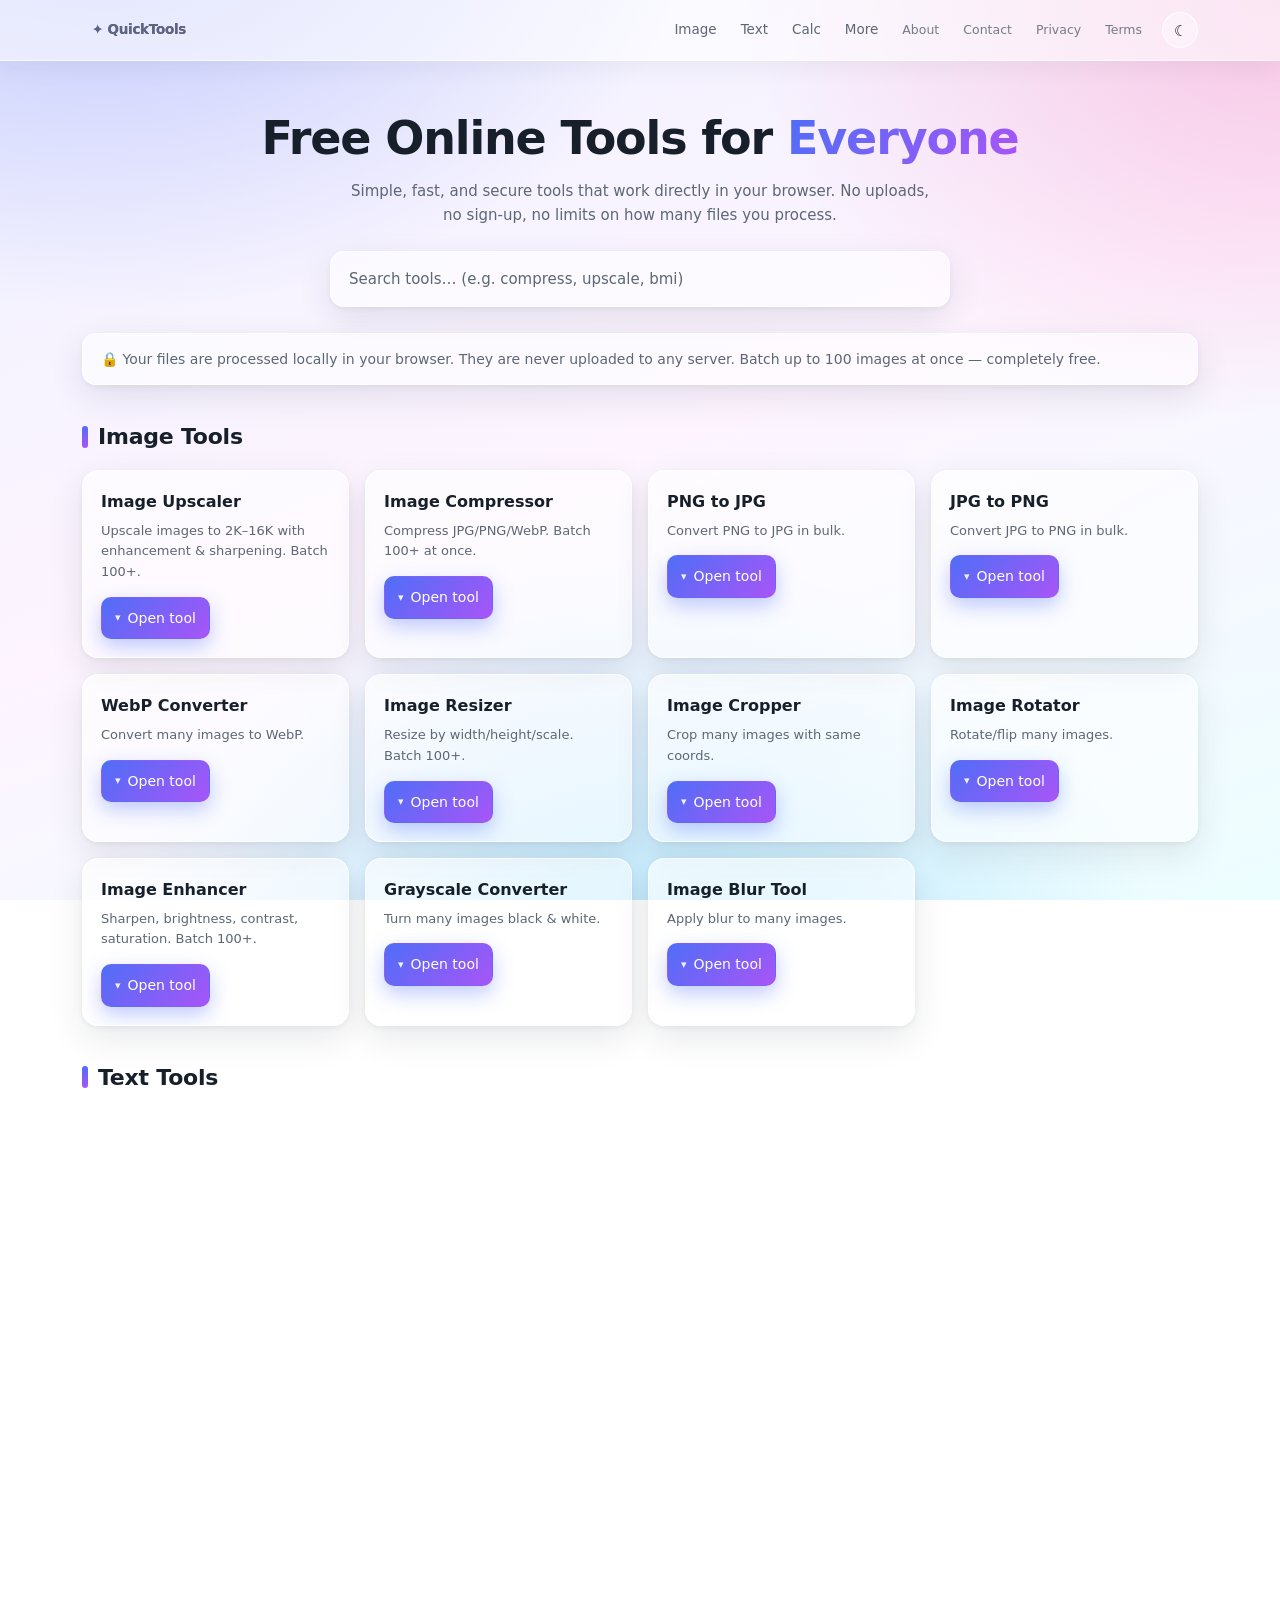
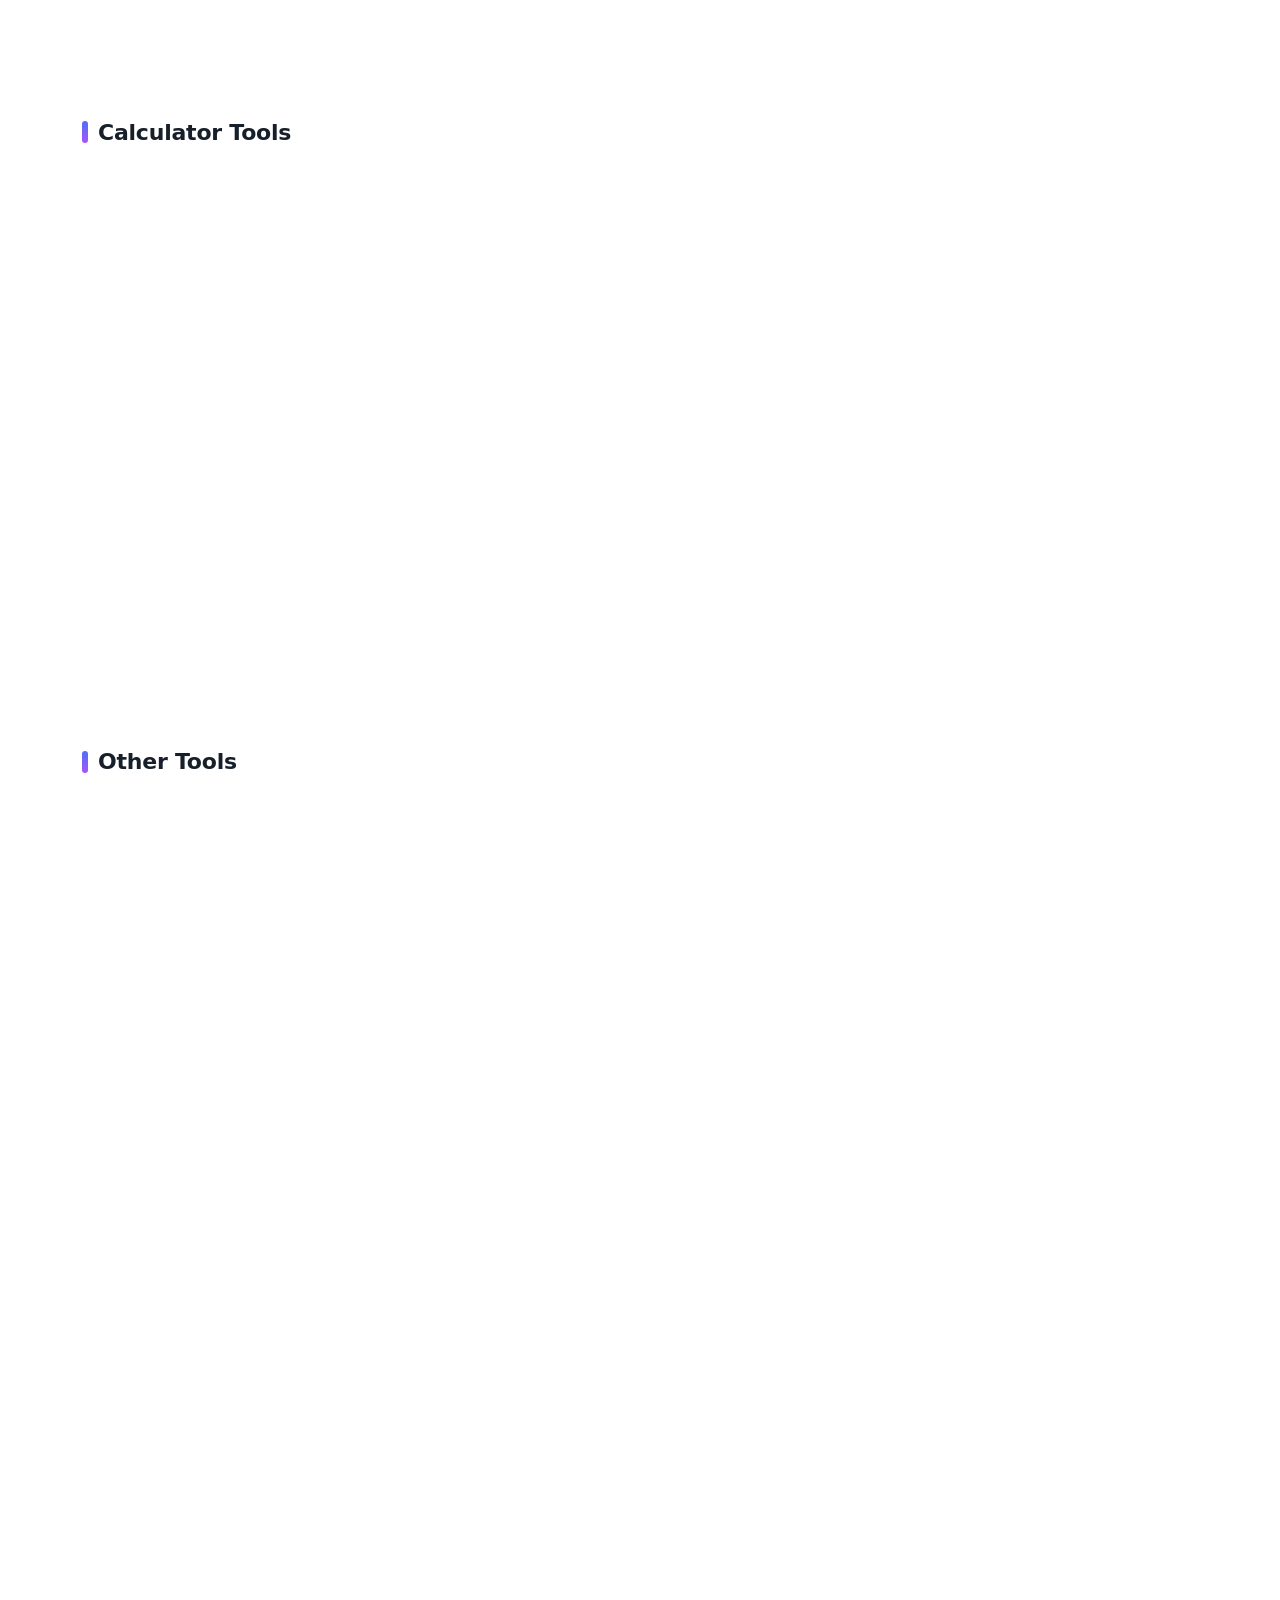
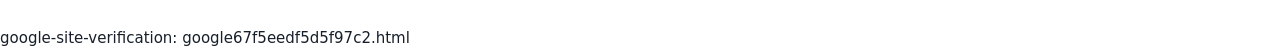
==== commit 6a2cbe08: "Add Google site verification to Quicktools.com.html Added Google site verification meta tag to the H" ====
--- a/Quicktools.com.html
+++ b/Quicktools.com.html
@@ -1773,4 +1773,5 @@
 function escapeHTML(s){ return s.replace(/[&<>"]/g, c=>({'&':'&amp;','<':'&lt;','>':'&gt;','"':'&quot;'}[c])); }
 </script>
 </body>
-</html>+</html>
+google-site-verification: google67f5eedf5d5f97c2.html
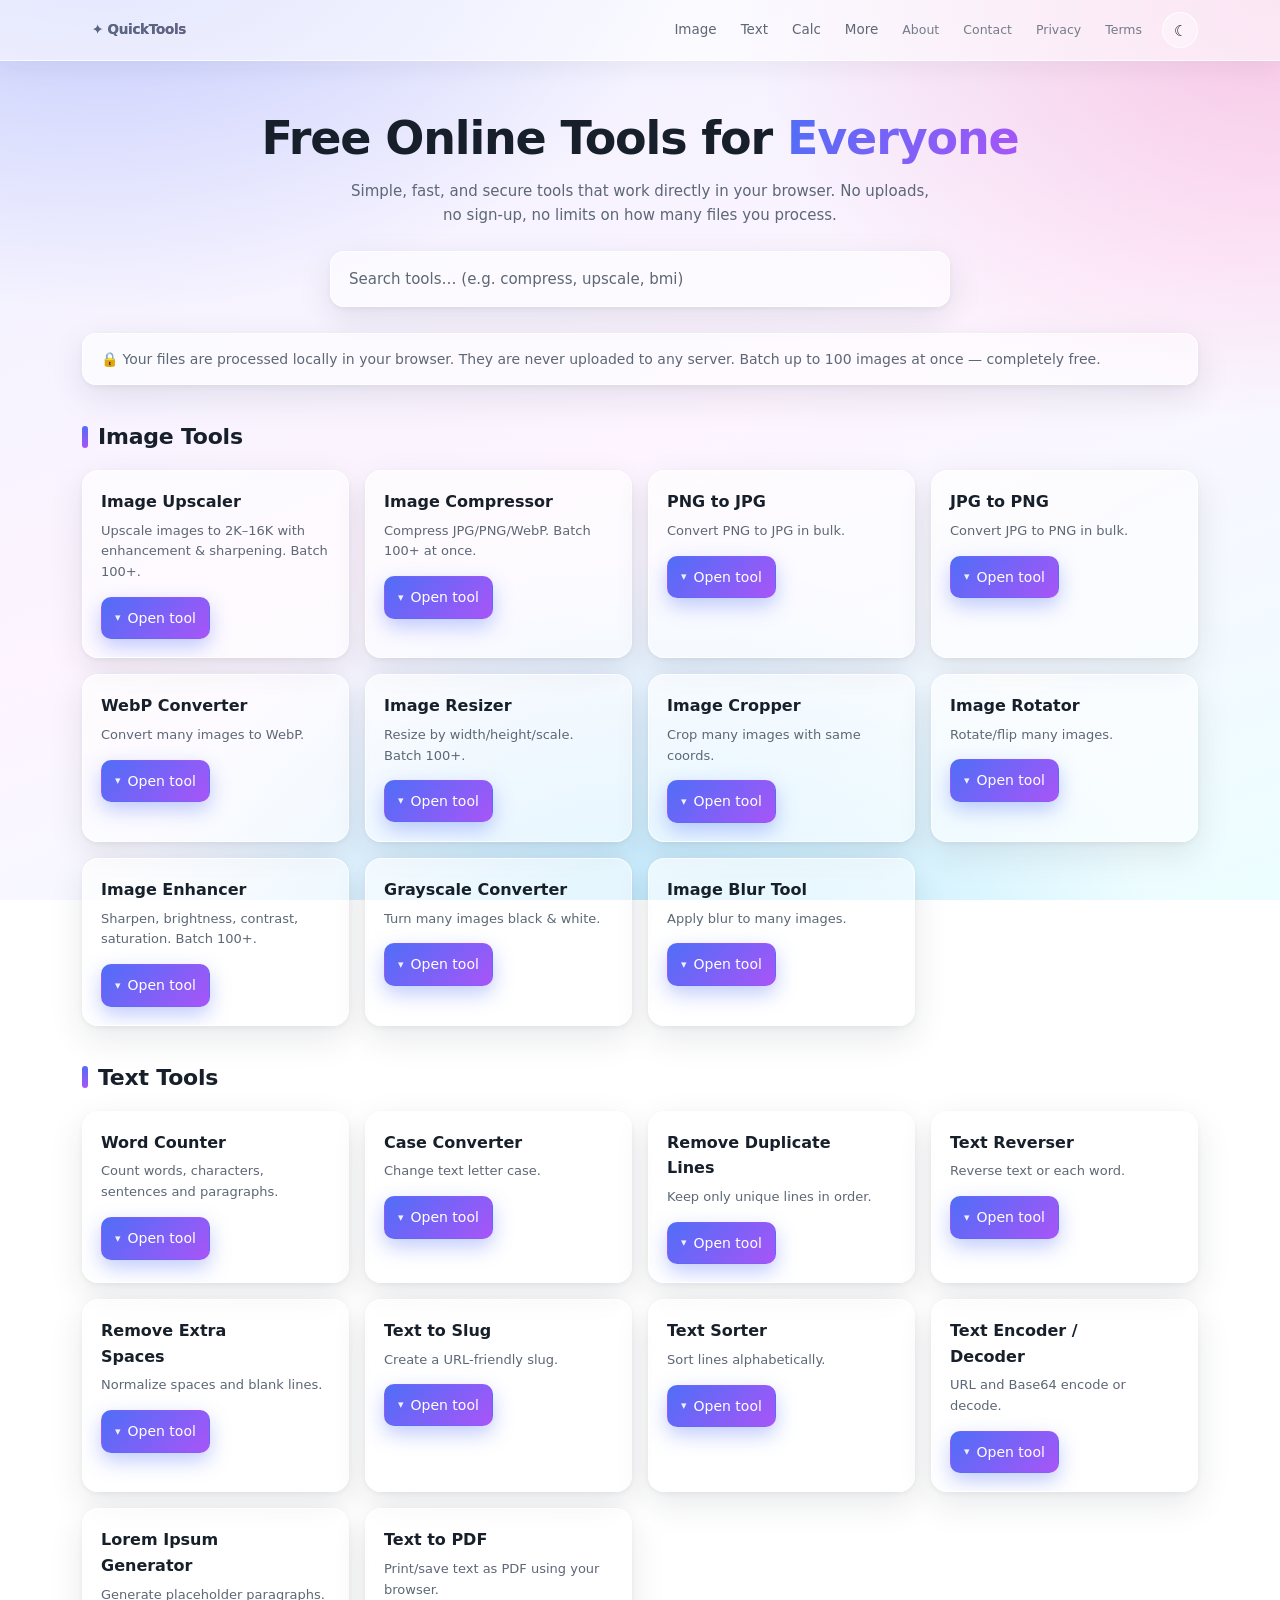
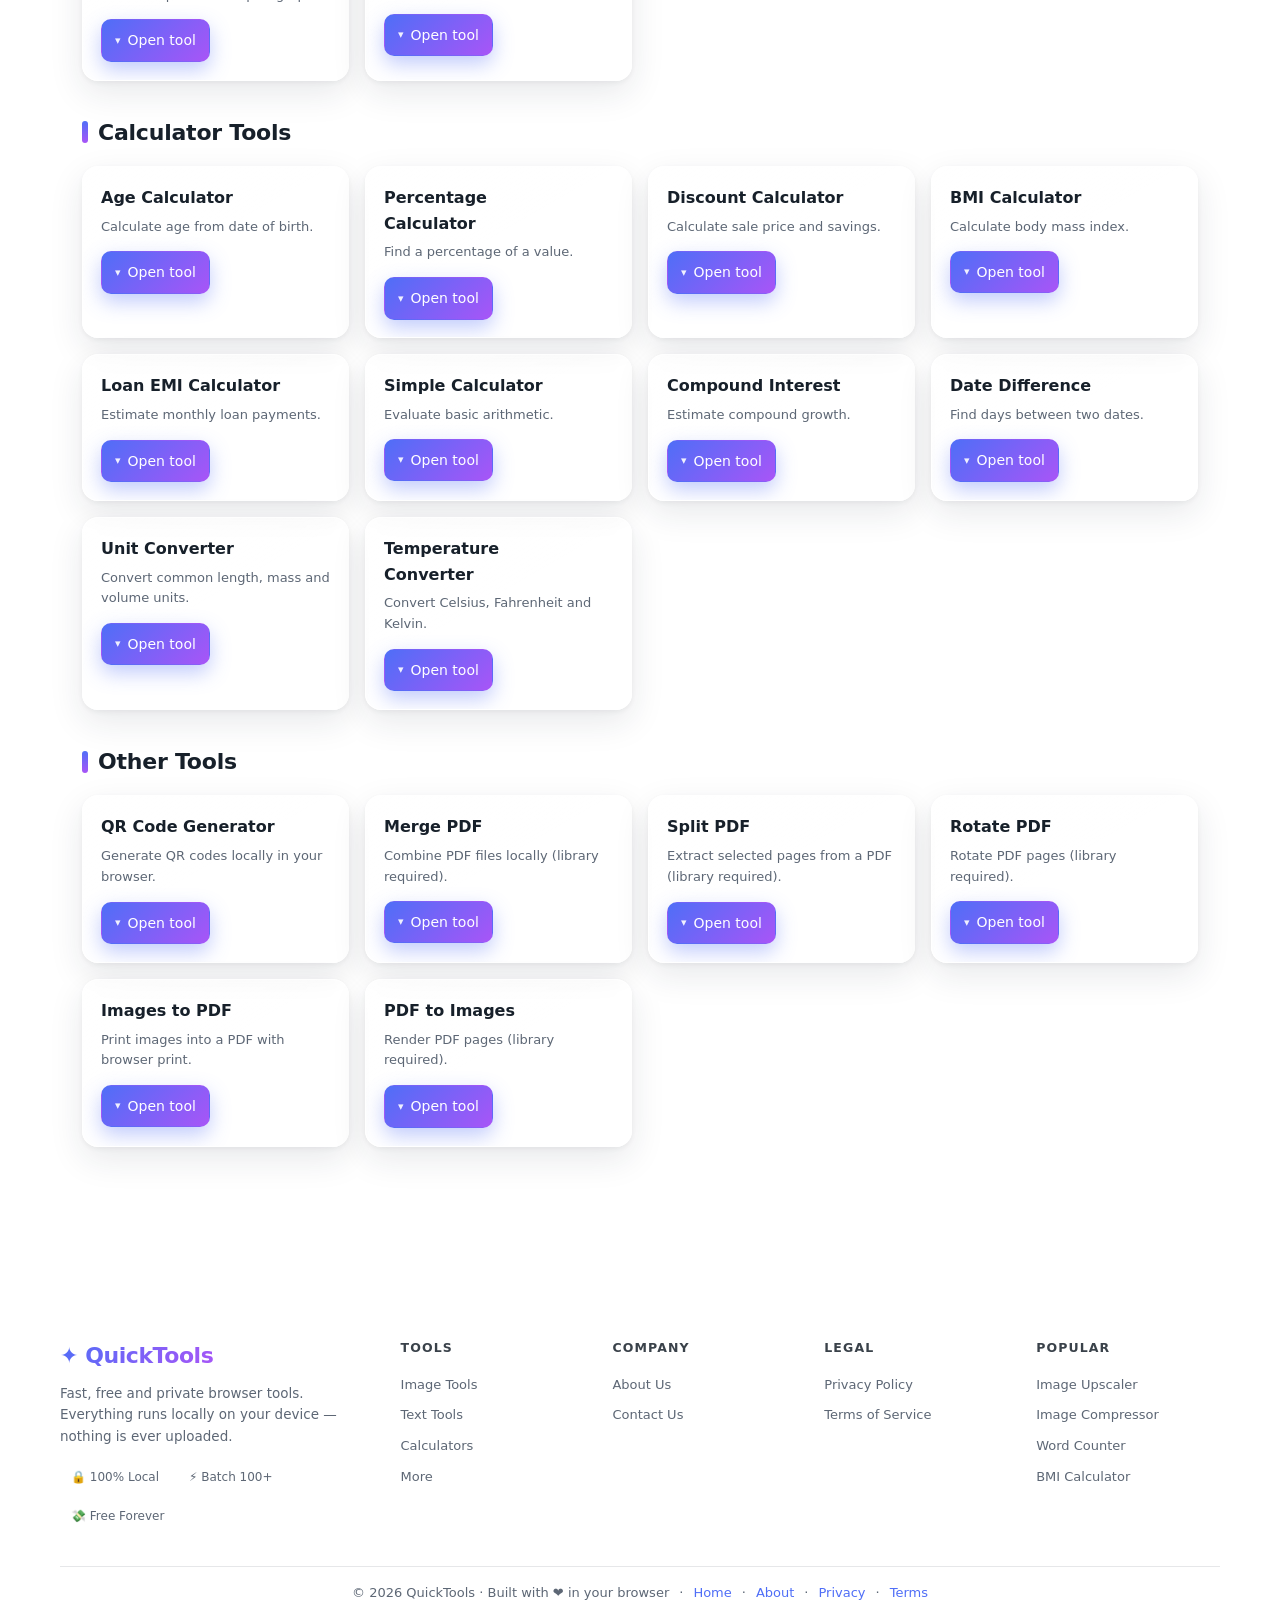
==== commit 9b24a799: "Update Quicktools.com.html" ====
--- a/Quicktools.com.html
+++ b/Quicktools.com.html
@@ -4,6 +4,7 @@
 <meta charset="utf-8"><meta name="viewport" content="width=device-width,initial-scale=1">
 <title>QuickTools — Free Online Tools, Privacy-First</title>
 <meta name="description" content="Free browser-based tools for images, text and calculations. No uploads, no sign-up. Batch process 100+ images, upscale to 16K, convert, compress and more.">
+  <meta name="google-site-verification" content="google-site-verification: google67f5eedf5d5f97c2.html">
 <style>
 :root{
   color-scheme:light;
@@ -1774,4 +1775,4 @@
 </script>
 </body>
 </html>
-google-site-verification: google67f5eedf5d5f97c2.html
+
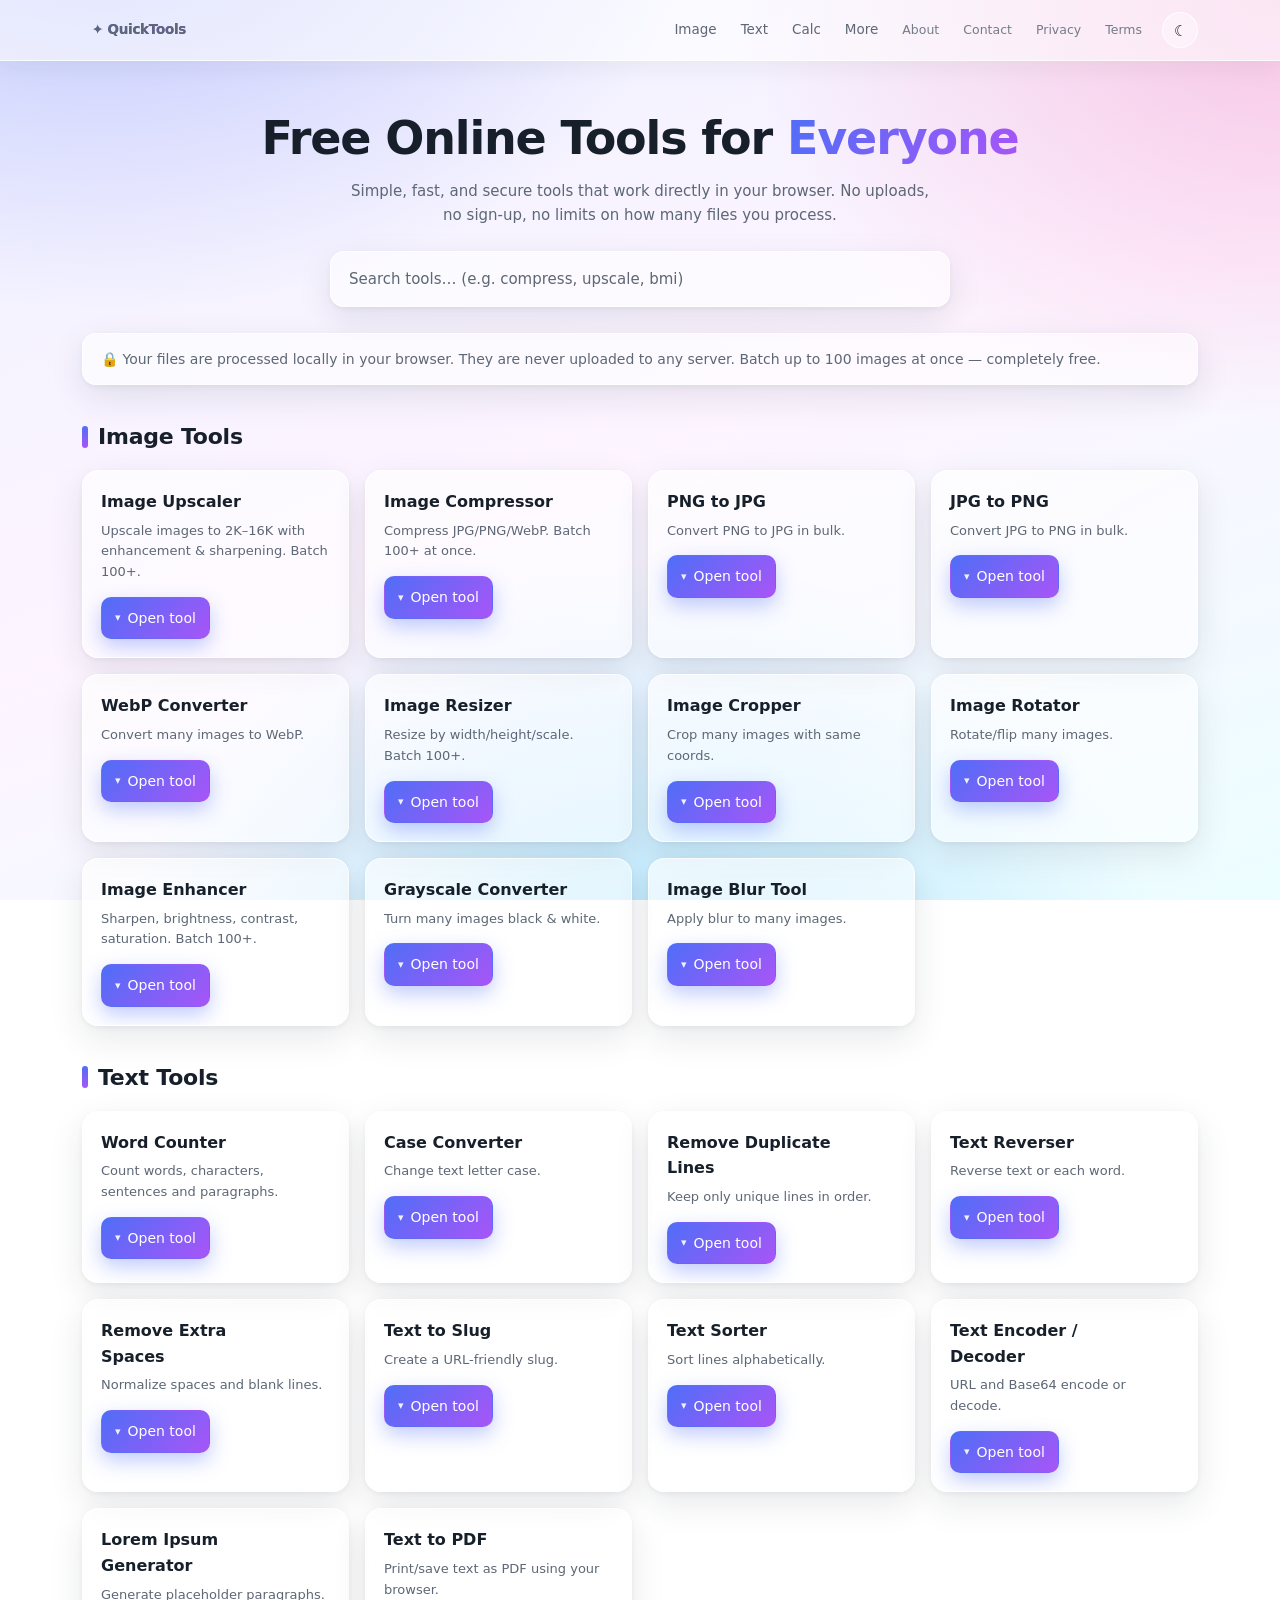
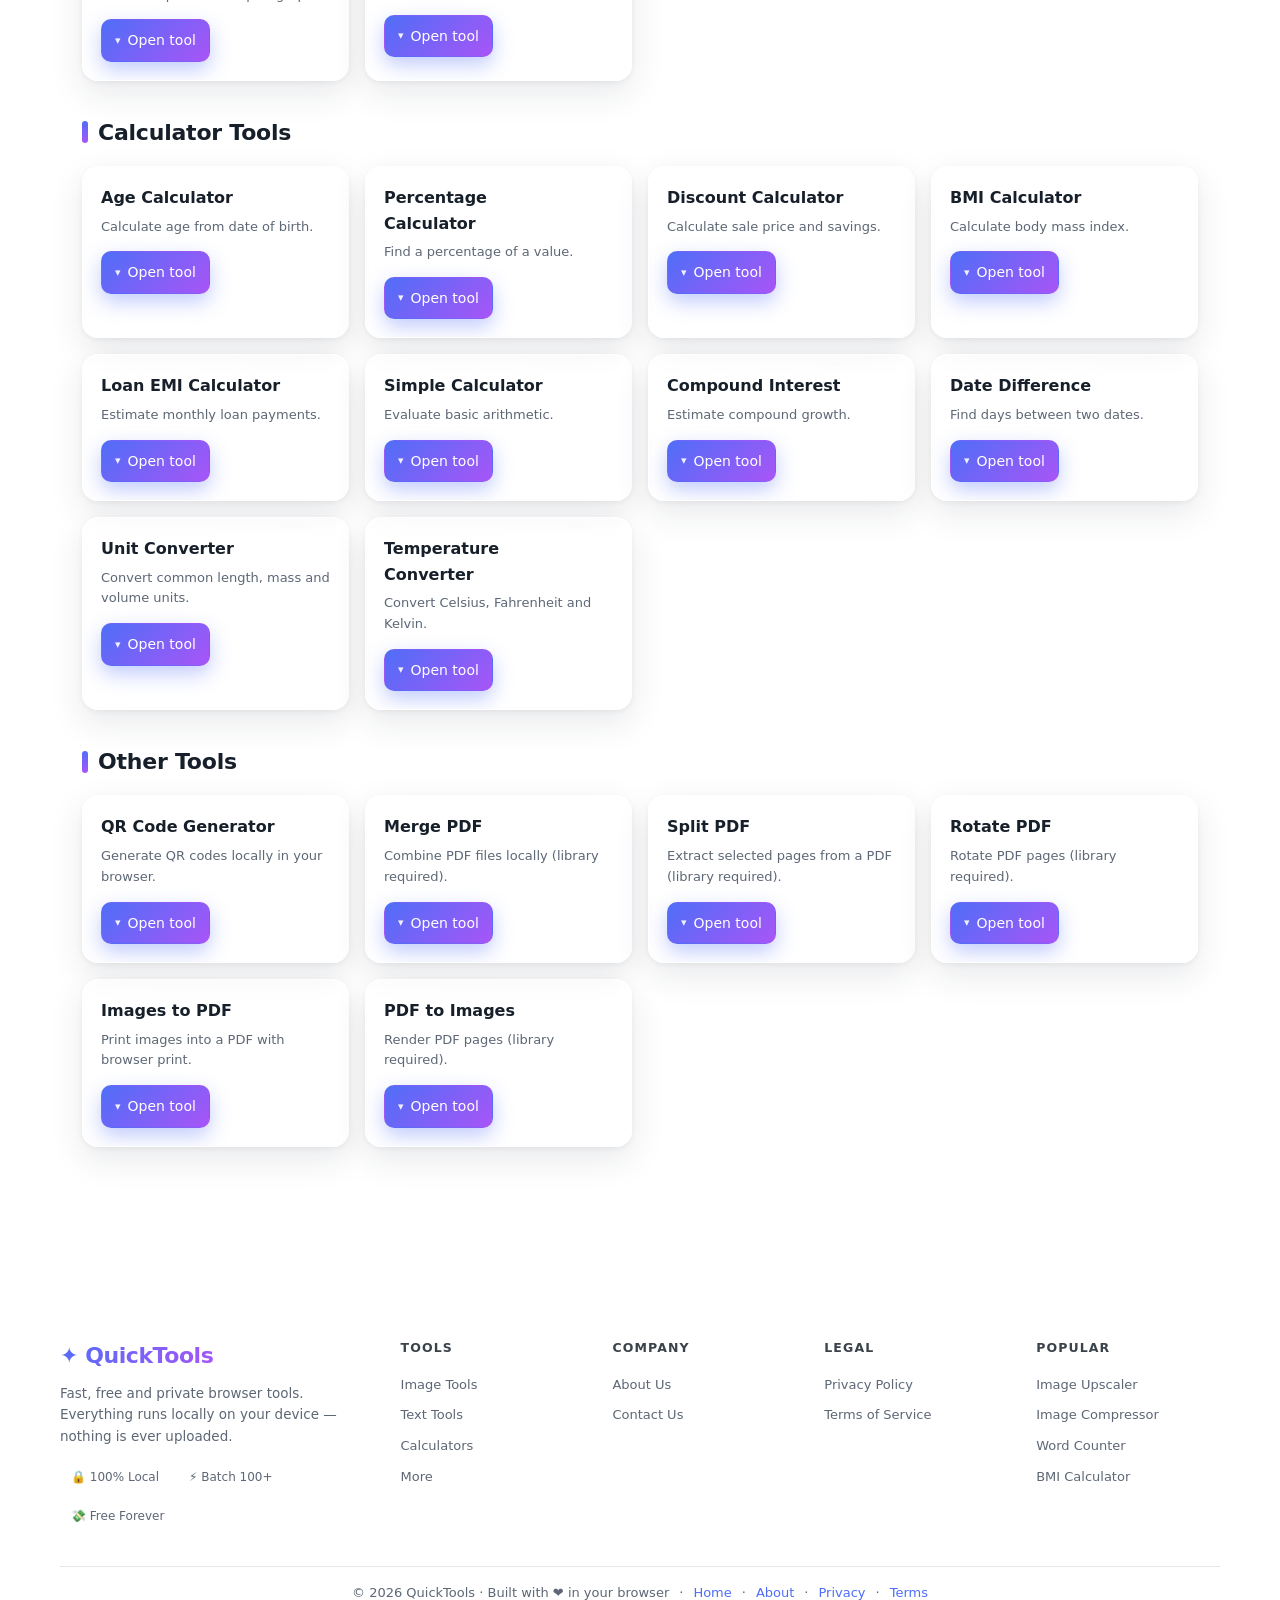
==== commit 6a2abdd2: "Update Quicktools.com.html" ====
--- a/Quicktools.com.html
+++ b/Quicktools.com.html
@@ -4,7 +4,7 @@
 <meta charset="utf-8"><meta name="viewport" content="width=device-width,initial-scale=1">
 <title>QuickTools — Free Online Tools, Privacy-First</title>
 <meta name="description" content="Free browser-based tools for images, text and calculations. No uploads, no sign-up. Batch process 100+ images, upscale to 16K, convert, compress and more.">
-  <meta name="google-site-verification" content="google-site-verification: google67f5eedf5d5f97c2.html">
+  <meta name="google-site-verification" content="google67f5eedf5d5f97c2.html">
 <style>
 :root{
   color-scheme:light;
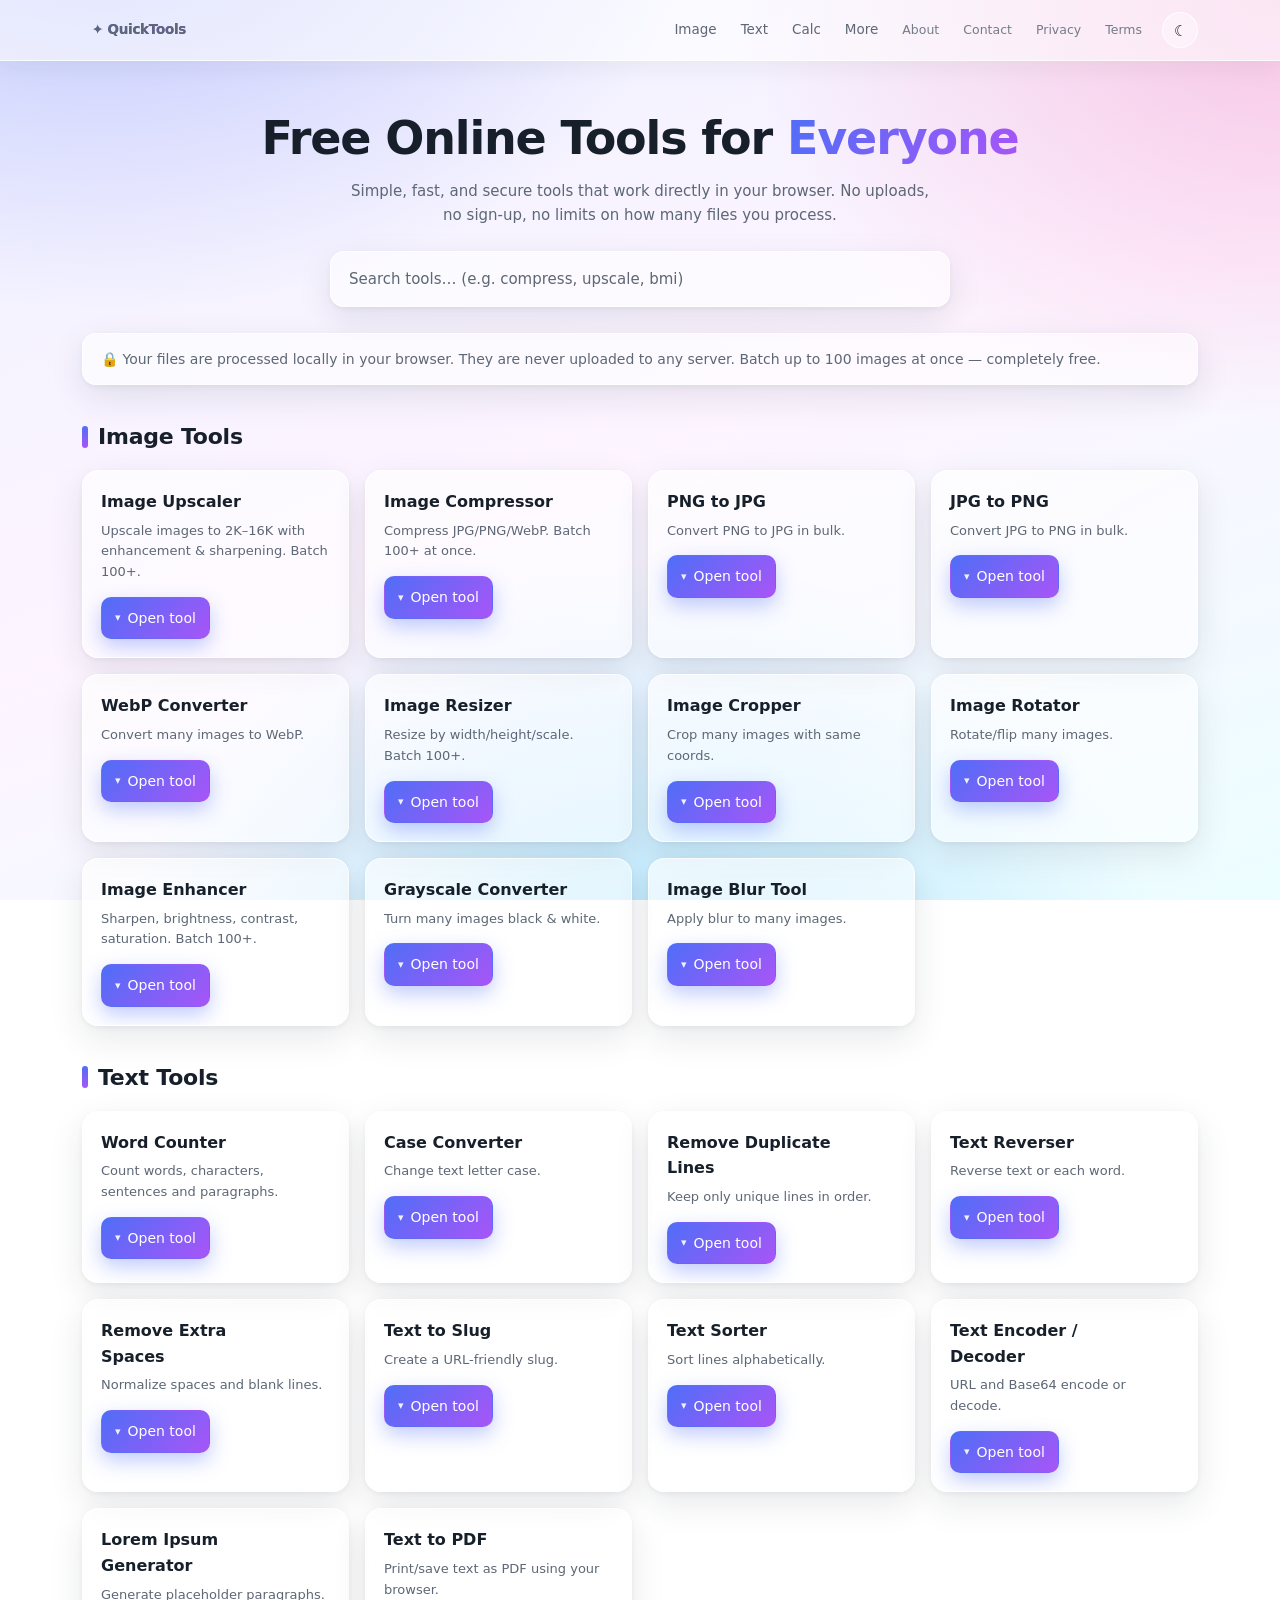
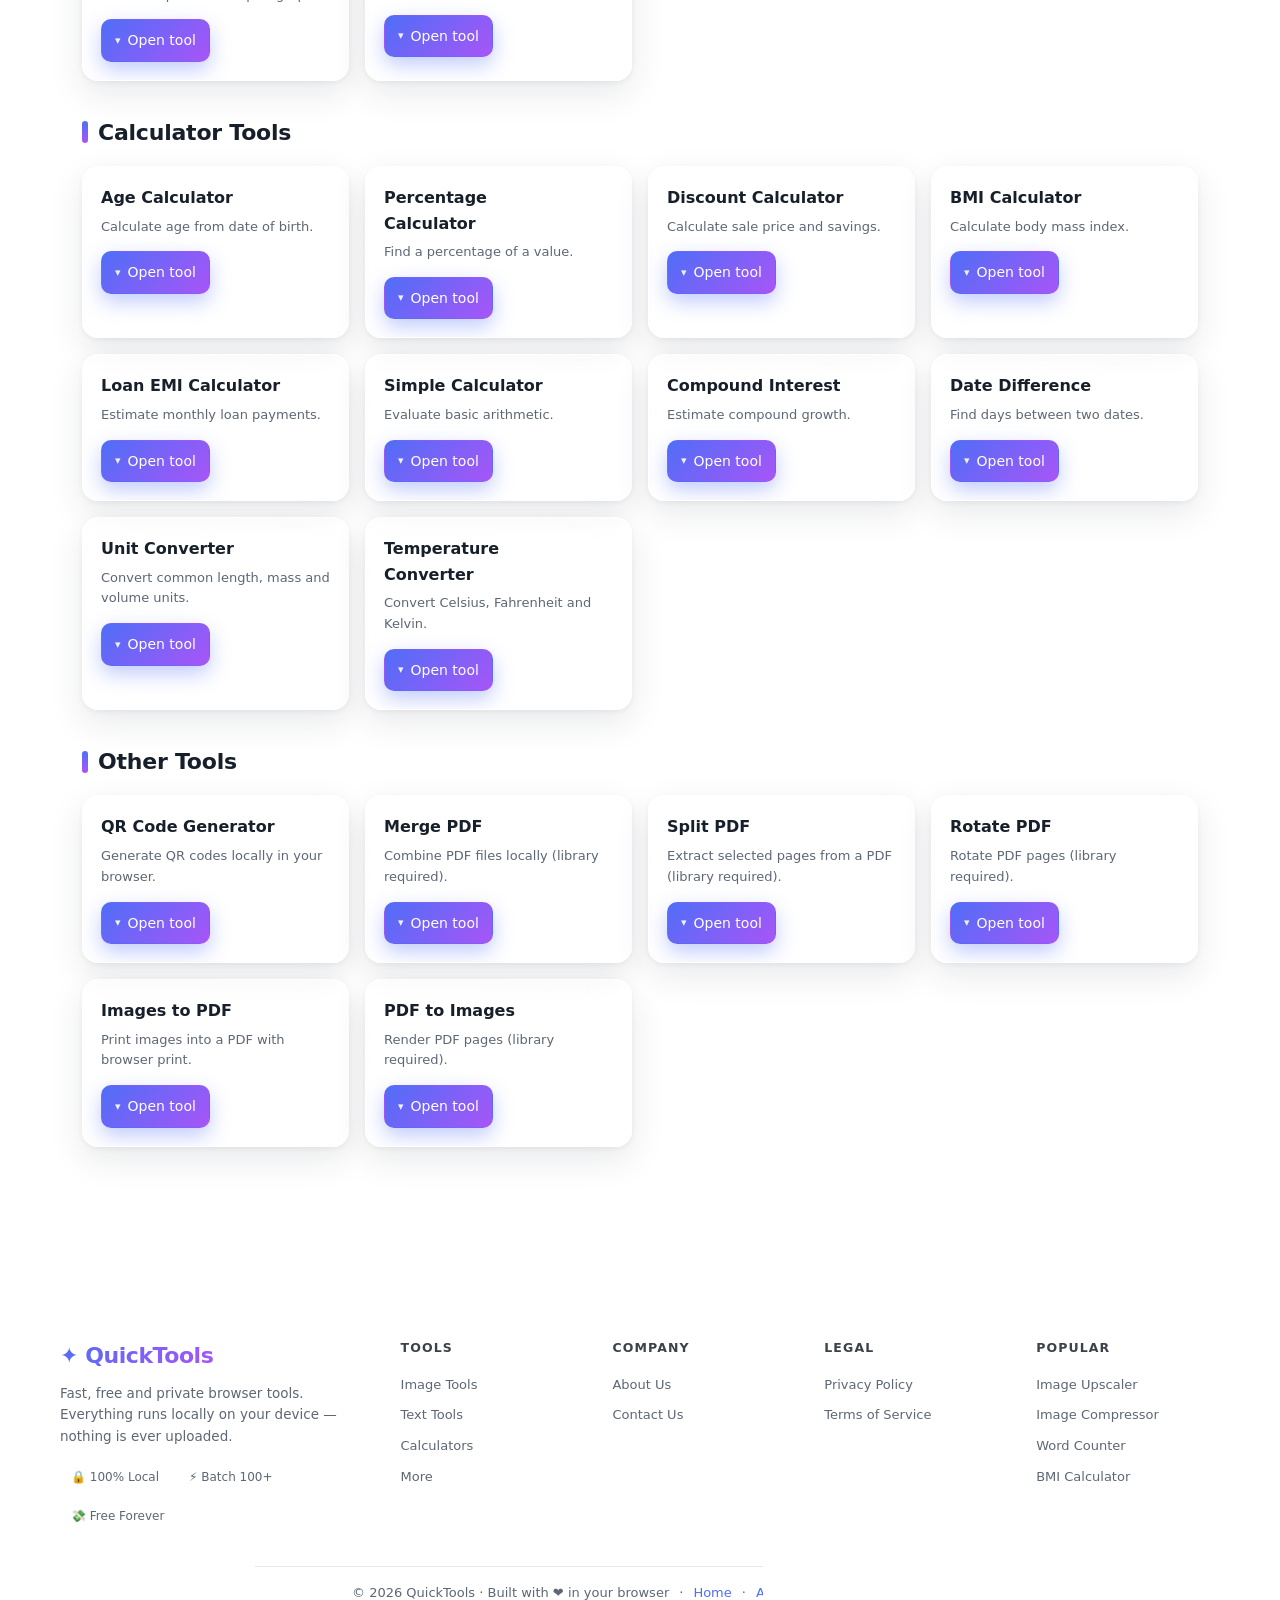
==== commit 89206e16: "Update Quicktools.com.html" ====
--- a/Quicktools.com.html
+++ b/Quicktools.com.html
@@ -4,7 +4,7 @@
 <meta charset="utf-8"><meta name="viewport" content="width=device-width,initial-scale=1">
 <title>QuickTools — Free Online Tools, Privacy-First</title>
 <meta name="description" content="Free browser-based tools for images, text and calculations. No uploads, no sign-up. Batch process 100+ images, upscale to 16K, convert, compress and more.">
-  <meta name="google-site-verification" content="google67f5eedf5d5f97c2.html">
+  <meta name="google-site-verification" content="V4uOs16UFk9myuSWoifDbC1FnORYnchgCC2D92Q3CQY" />
 <style>
 :root{
   color-scheme:light;
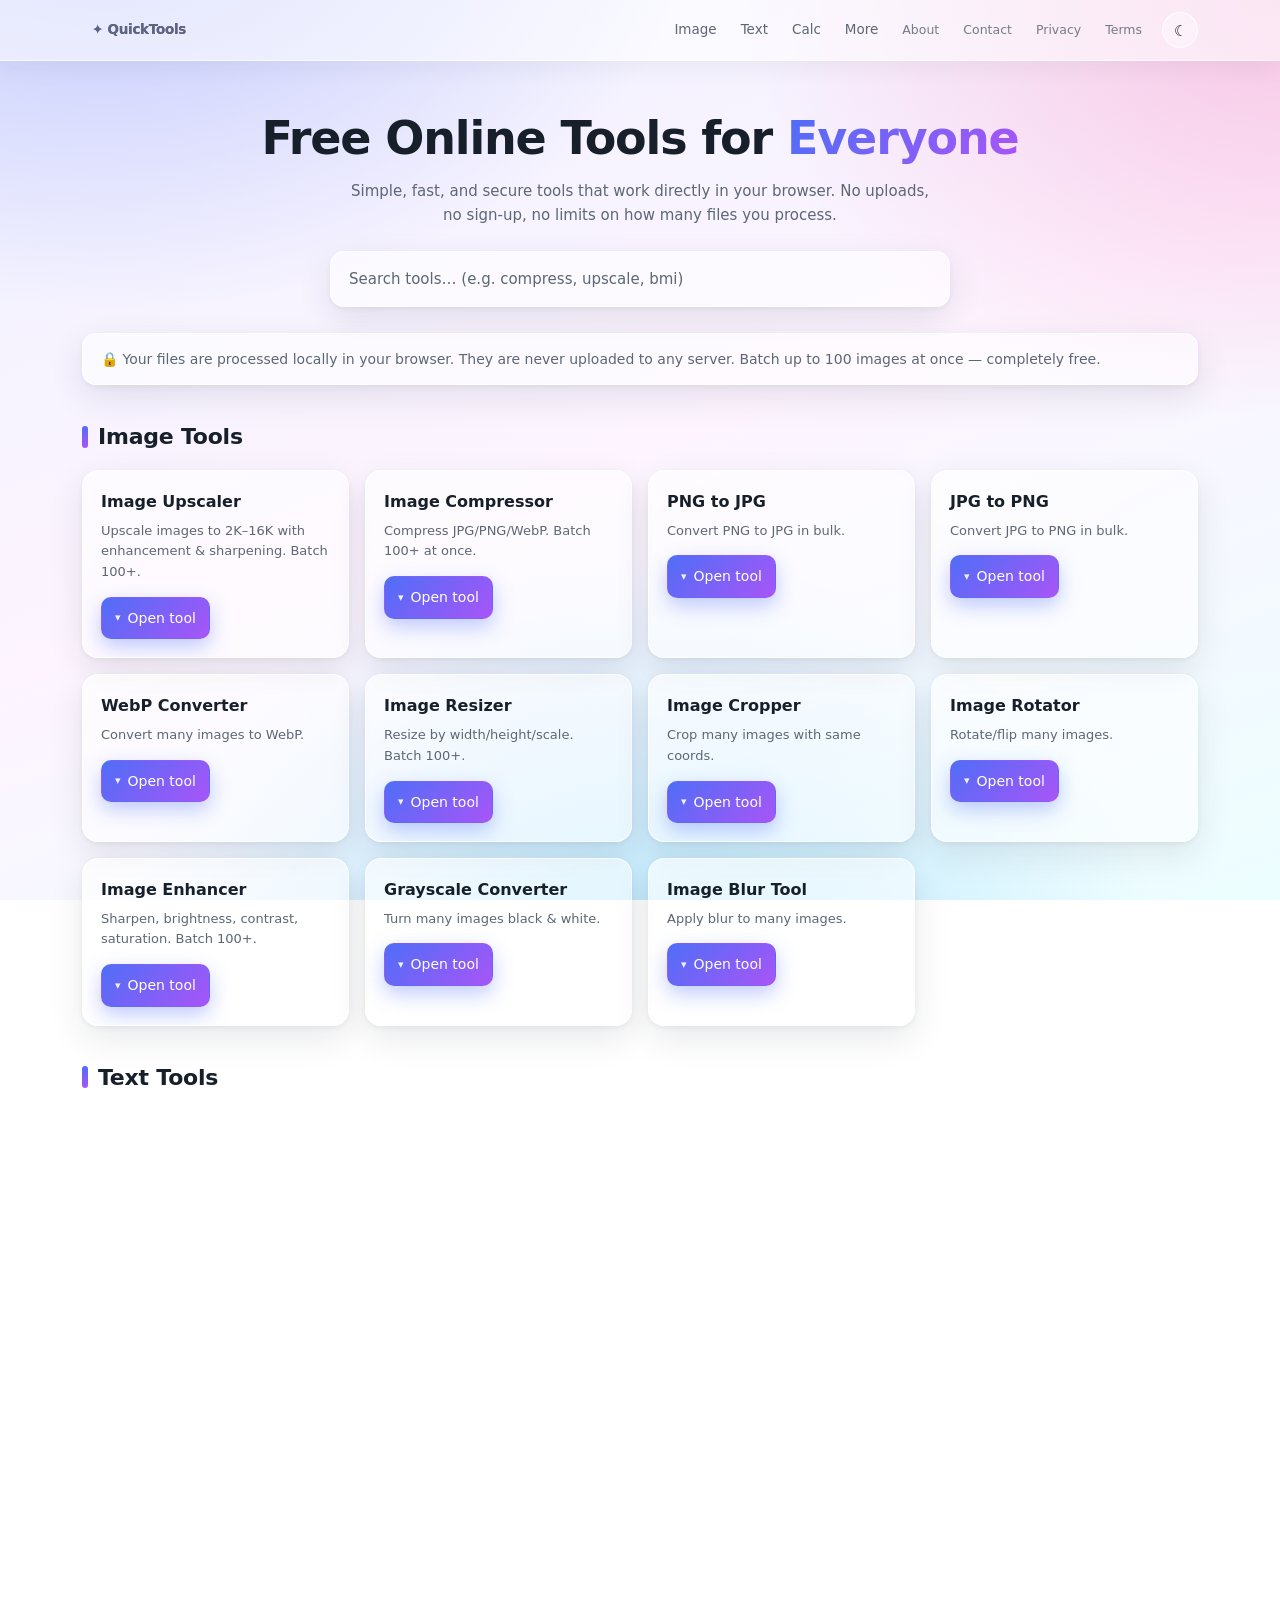
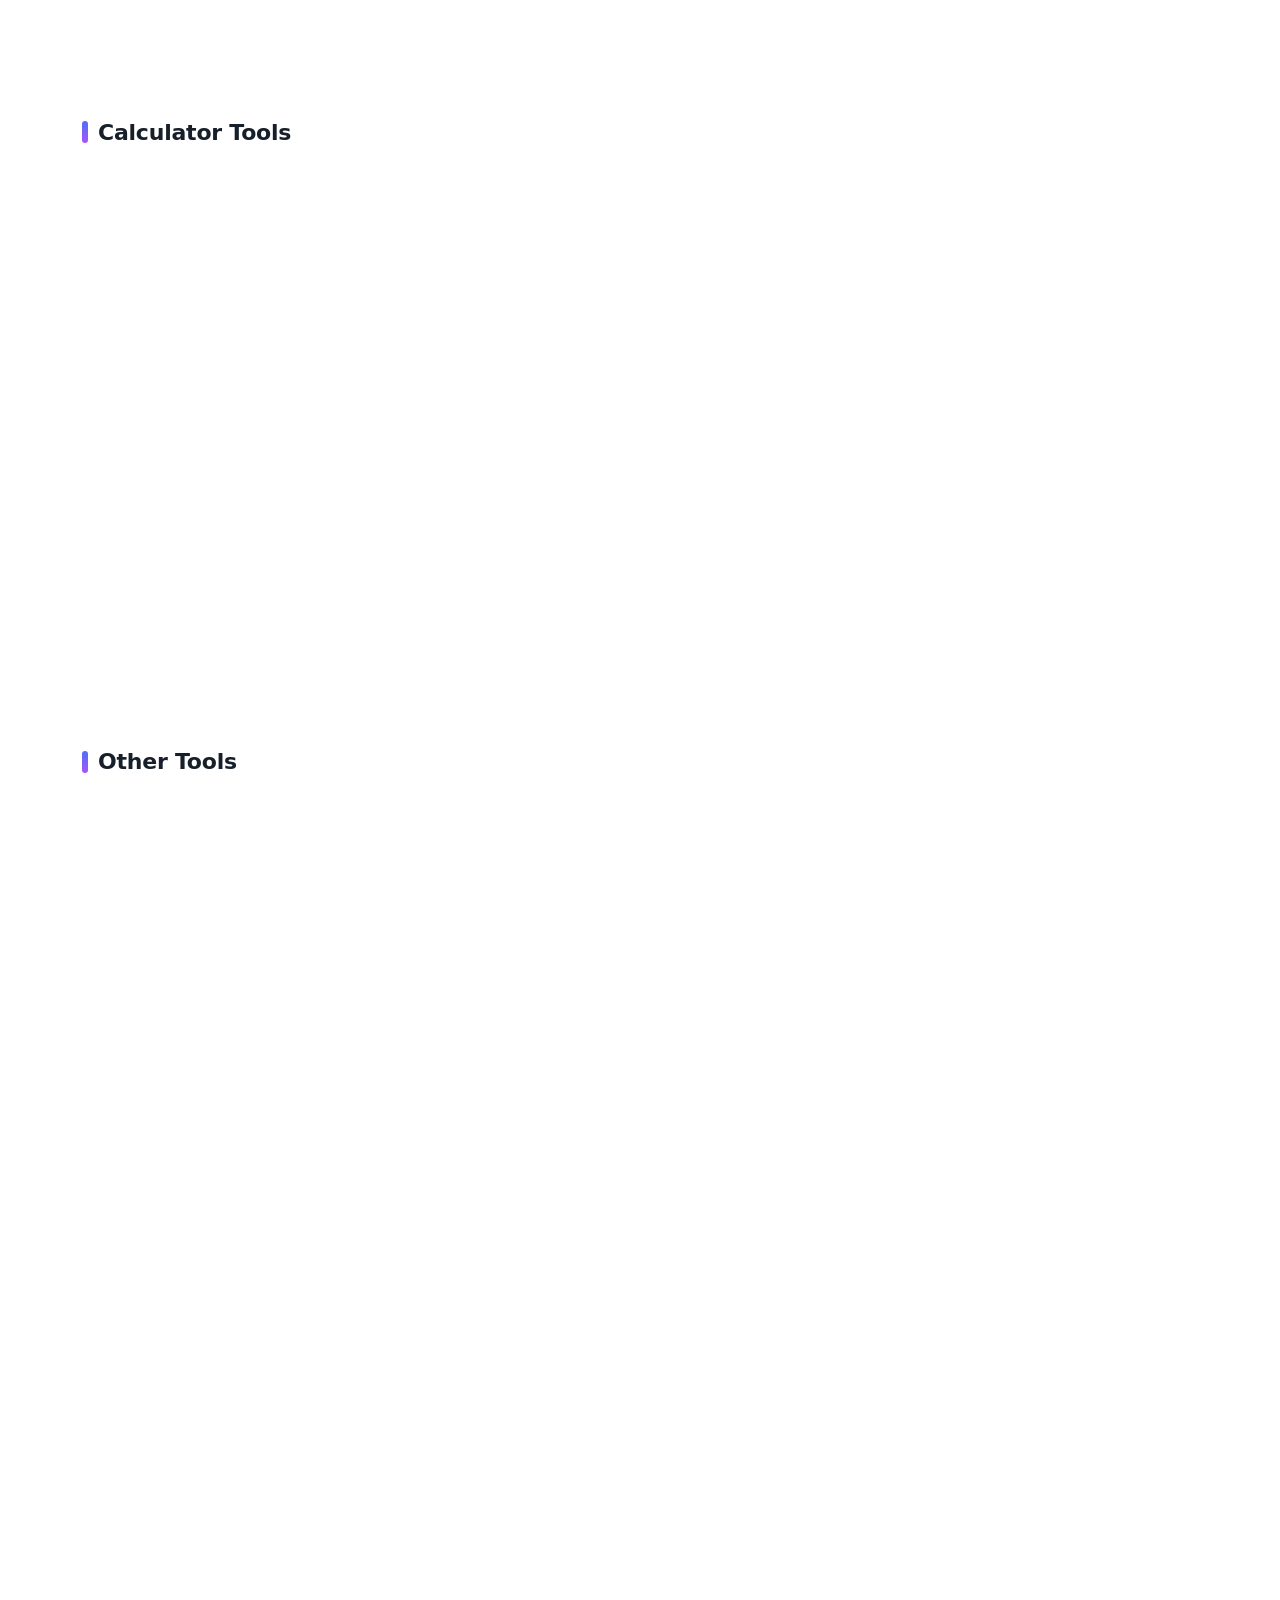
==== commit 3c13b3bc: "Google meta tag" ====
--- a/Quicktools.com.html
+++ b/Quicktools.com.html
@@ -4,7 +4,7 @@
 <meta charset="utf-8"><meta name="viewport" content="width=device-width,initial-scale=1">
 <title>QuickTools — Free Online Tools, Privacy-First</title>
 <meta name="description" content="Free browser-based tools for images, text and calculations. No uploads, no sign-up. Batch process 100+ images, upscale to 16K, convert, compress and more.">
-  <meta name="google-site-verification" content="V4uOs16UFk9myuSWoifDbC1FnORYnchgCC2D92Q3CQY" />
+  <meta name="google-site-verification" content="V4uOs16UFk9myuSWoifDbC1FnORYnchgCC2D92Q3CQY">
 <style>
 :root{
   color-scheme:light;
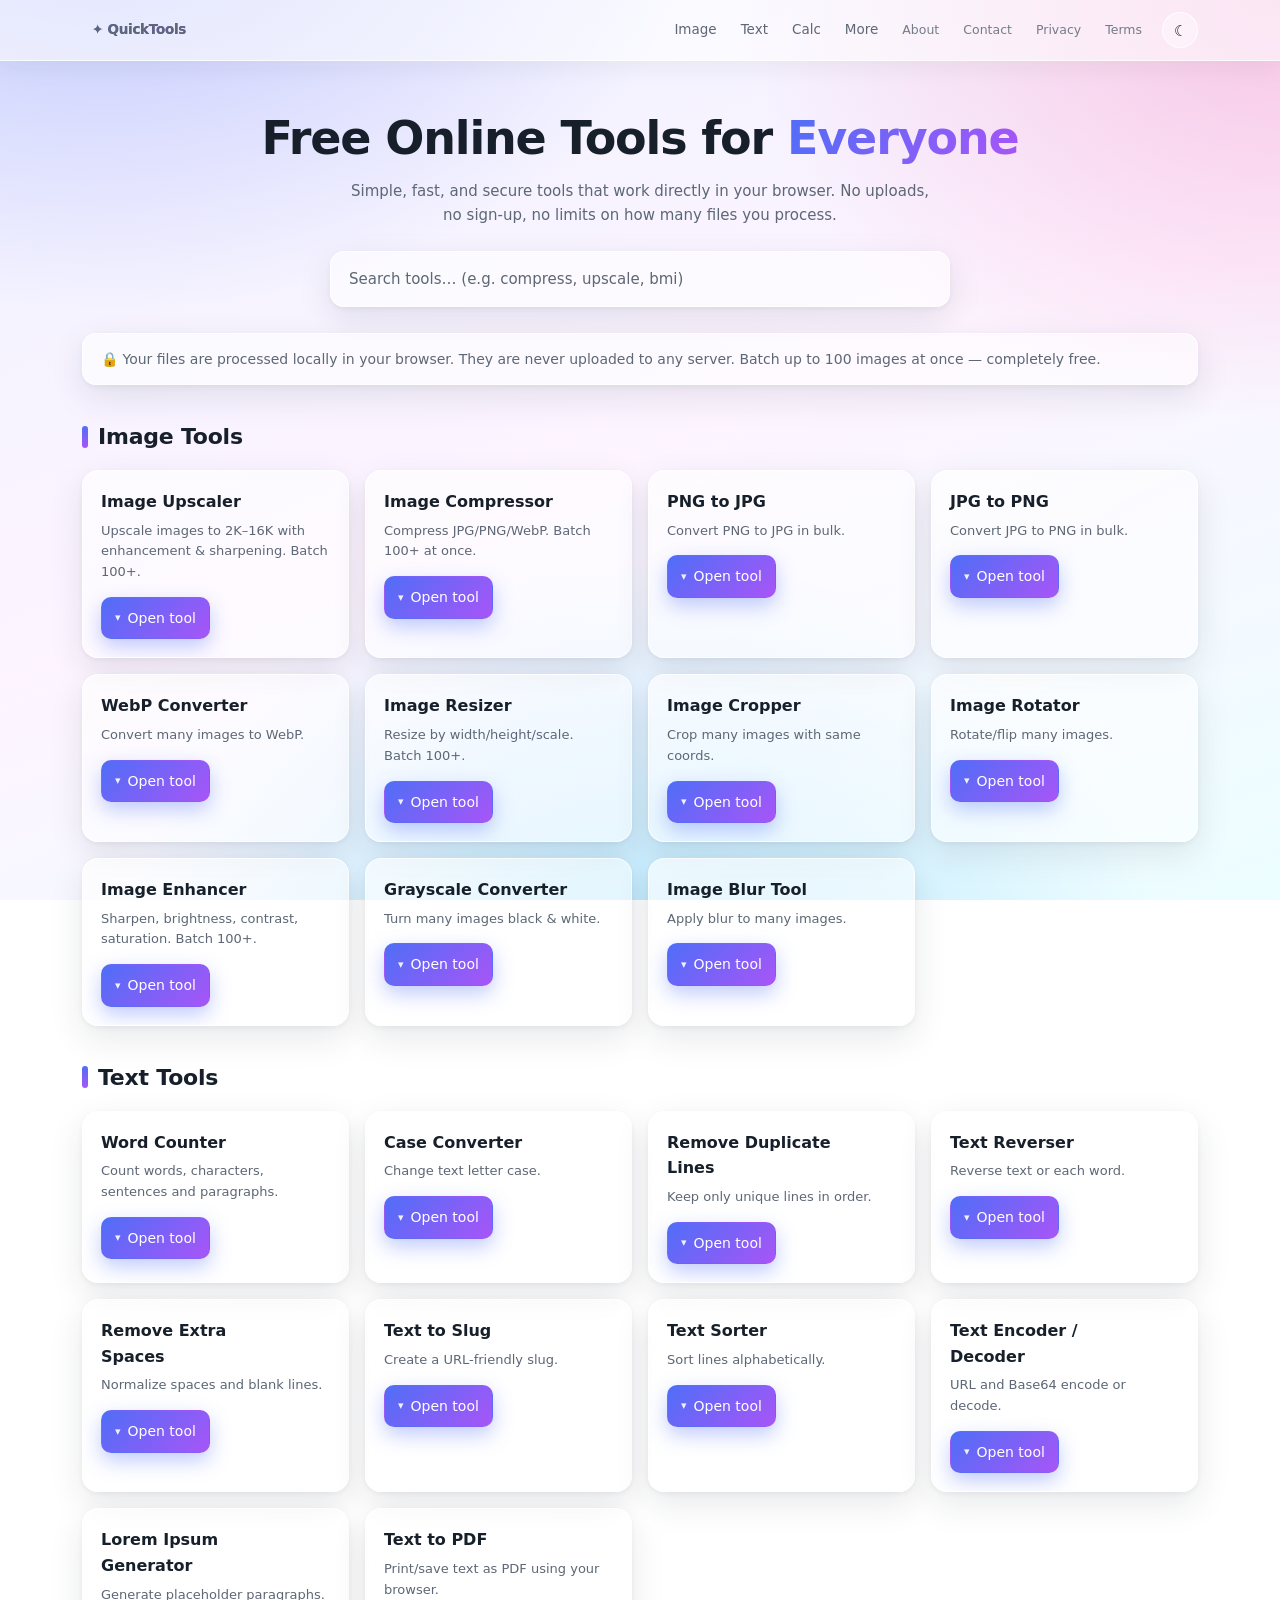
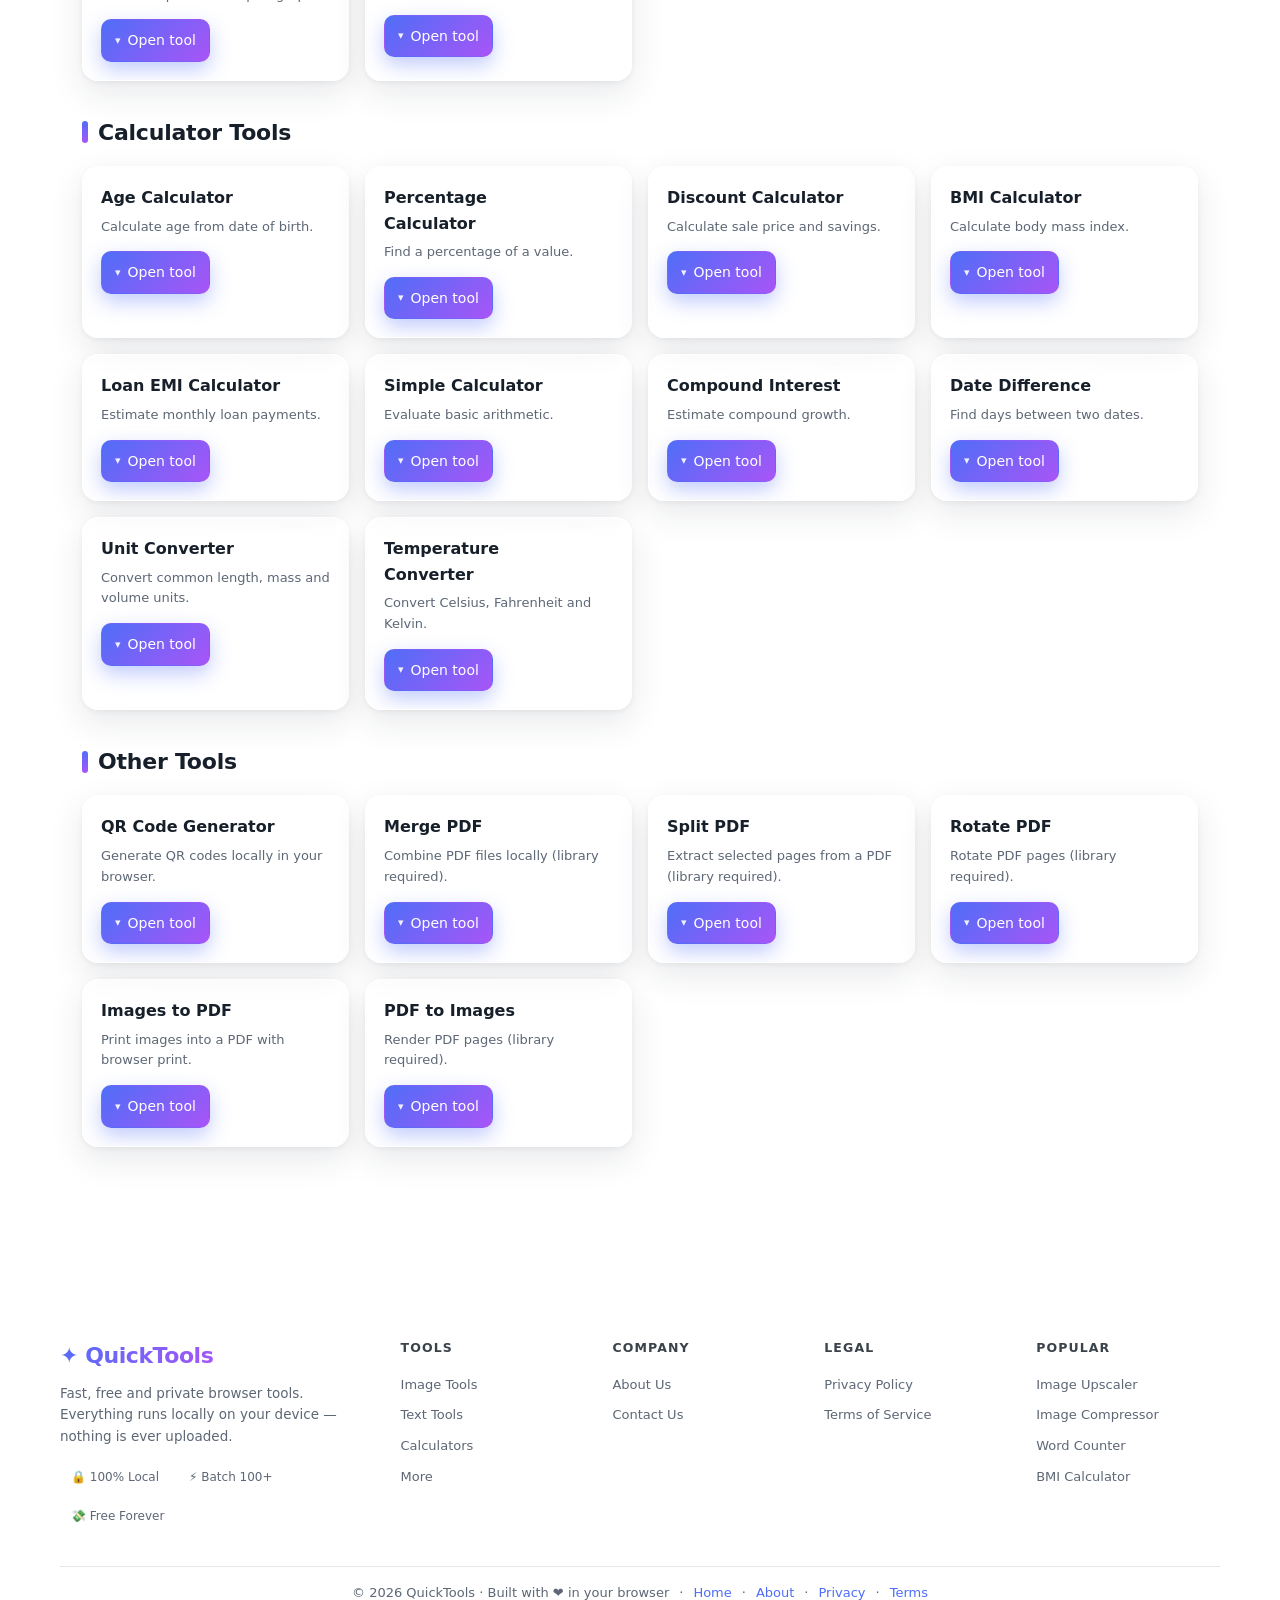
==== commit 2905919f: "Remove duplicate Google site verification meta tag" ====
--- a/Quicktools.com.html
+++ b/Quicktools.com.html
@@ -1,10 +1,10 @@
 <!doctype html>
 <html lang="en">
 <head>
+  <meta name="google-site-verification" content="V4uOs16UFk9myuSWoifDbC1FnORYnchgCC2D92Q3CQY" />
 <meta charset="utf-8"><meta name="viewport" content="width=device-width,initial-scale=1">
 <title>QuickTools — Free Online Tools, Privacy-First</title>
 <meta name="description" content="Free browser-based tools for images, text and calculations. No uploads, no sign-up. Batch process 100+ images, upscale to 16K, convert, compress and more.">
-  <meta name="google-site-verification" content="V4uOs16UFk9myuSWoifDbC1FnORYnchgCC2D92Q3CQY">
 <style>
 :root{
   color-scheme:light;
